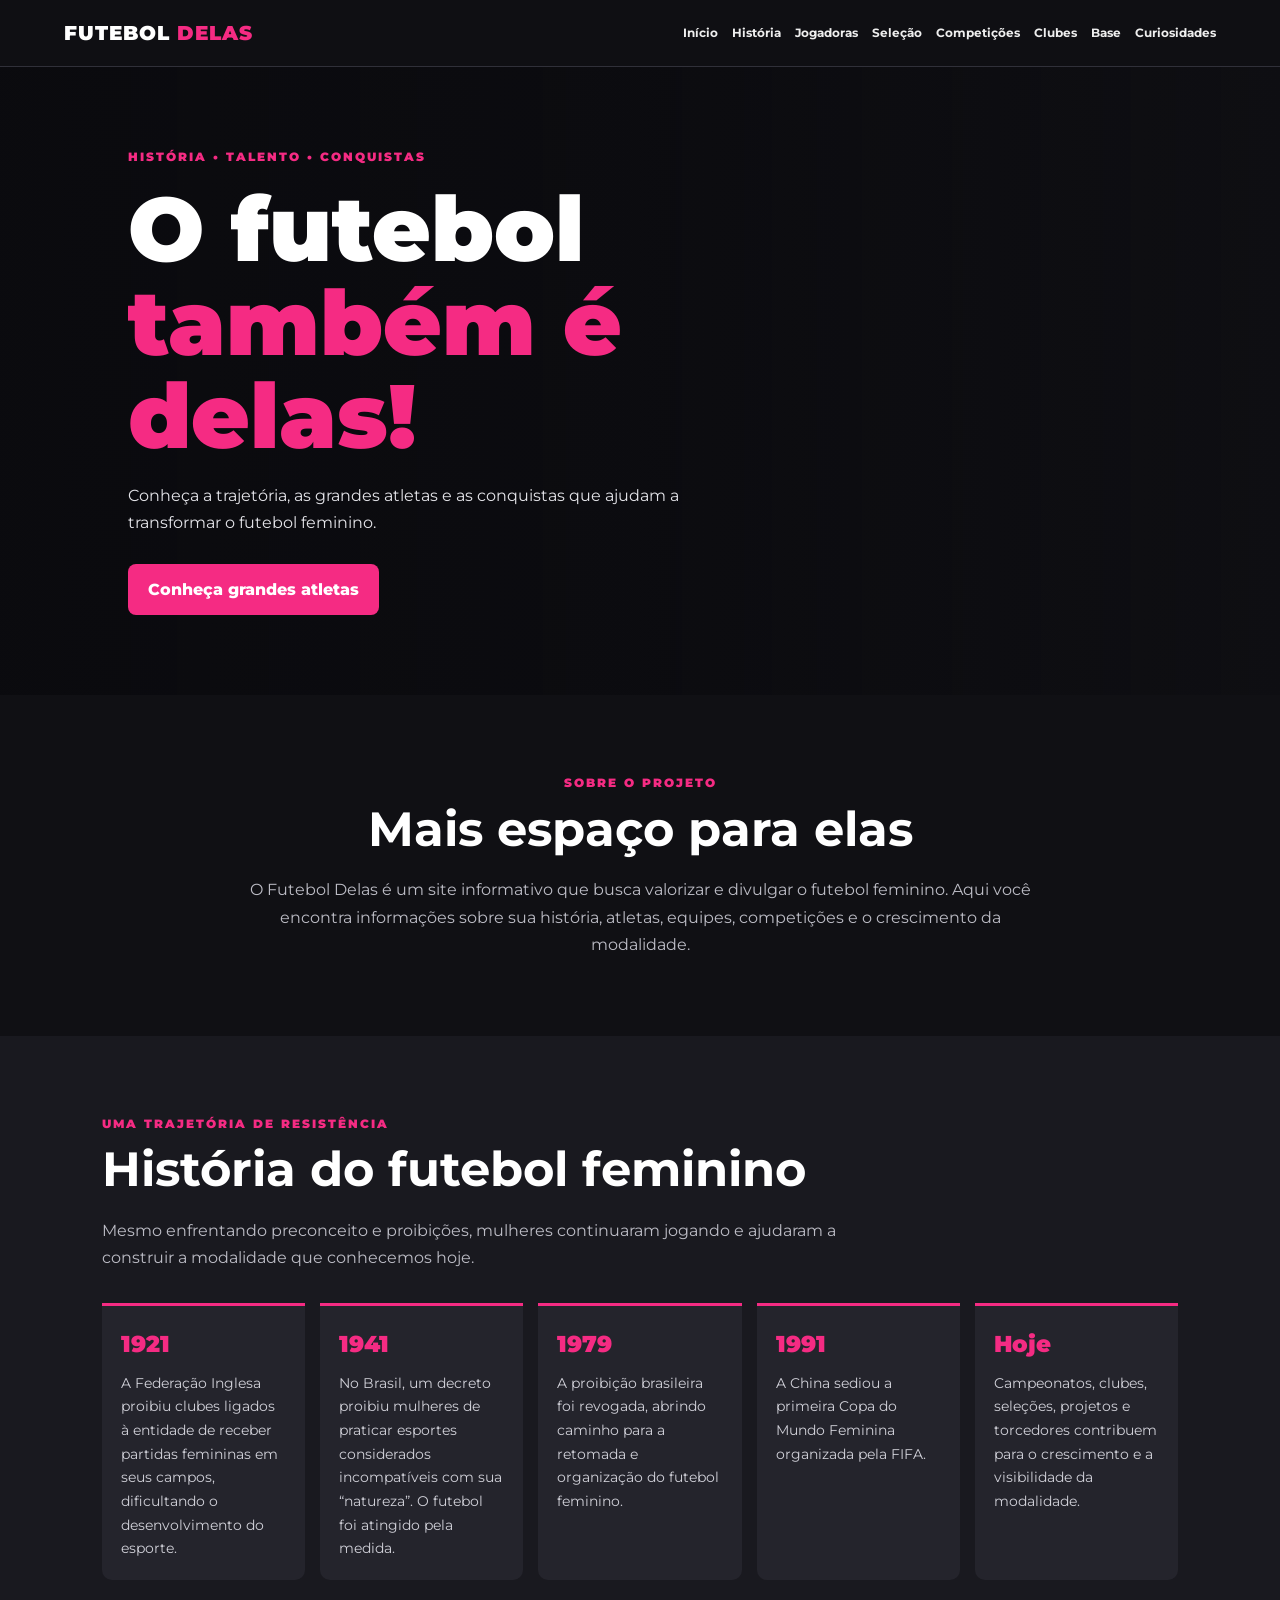
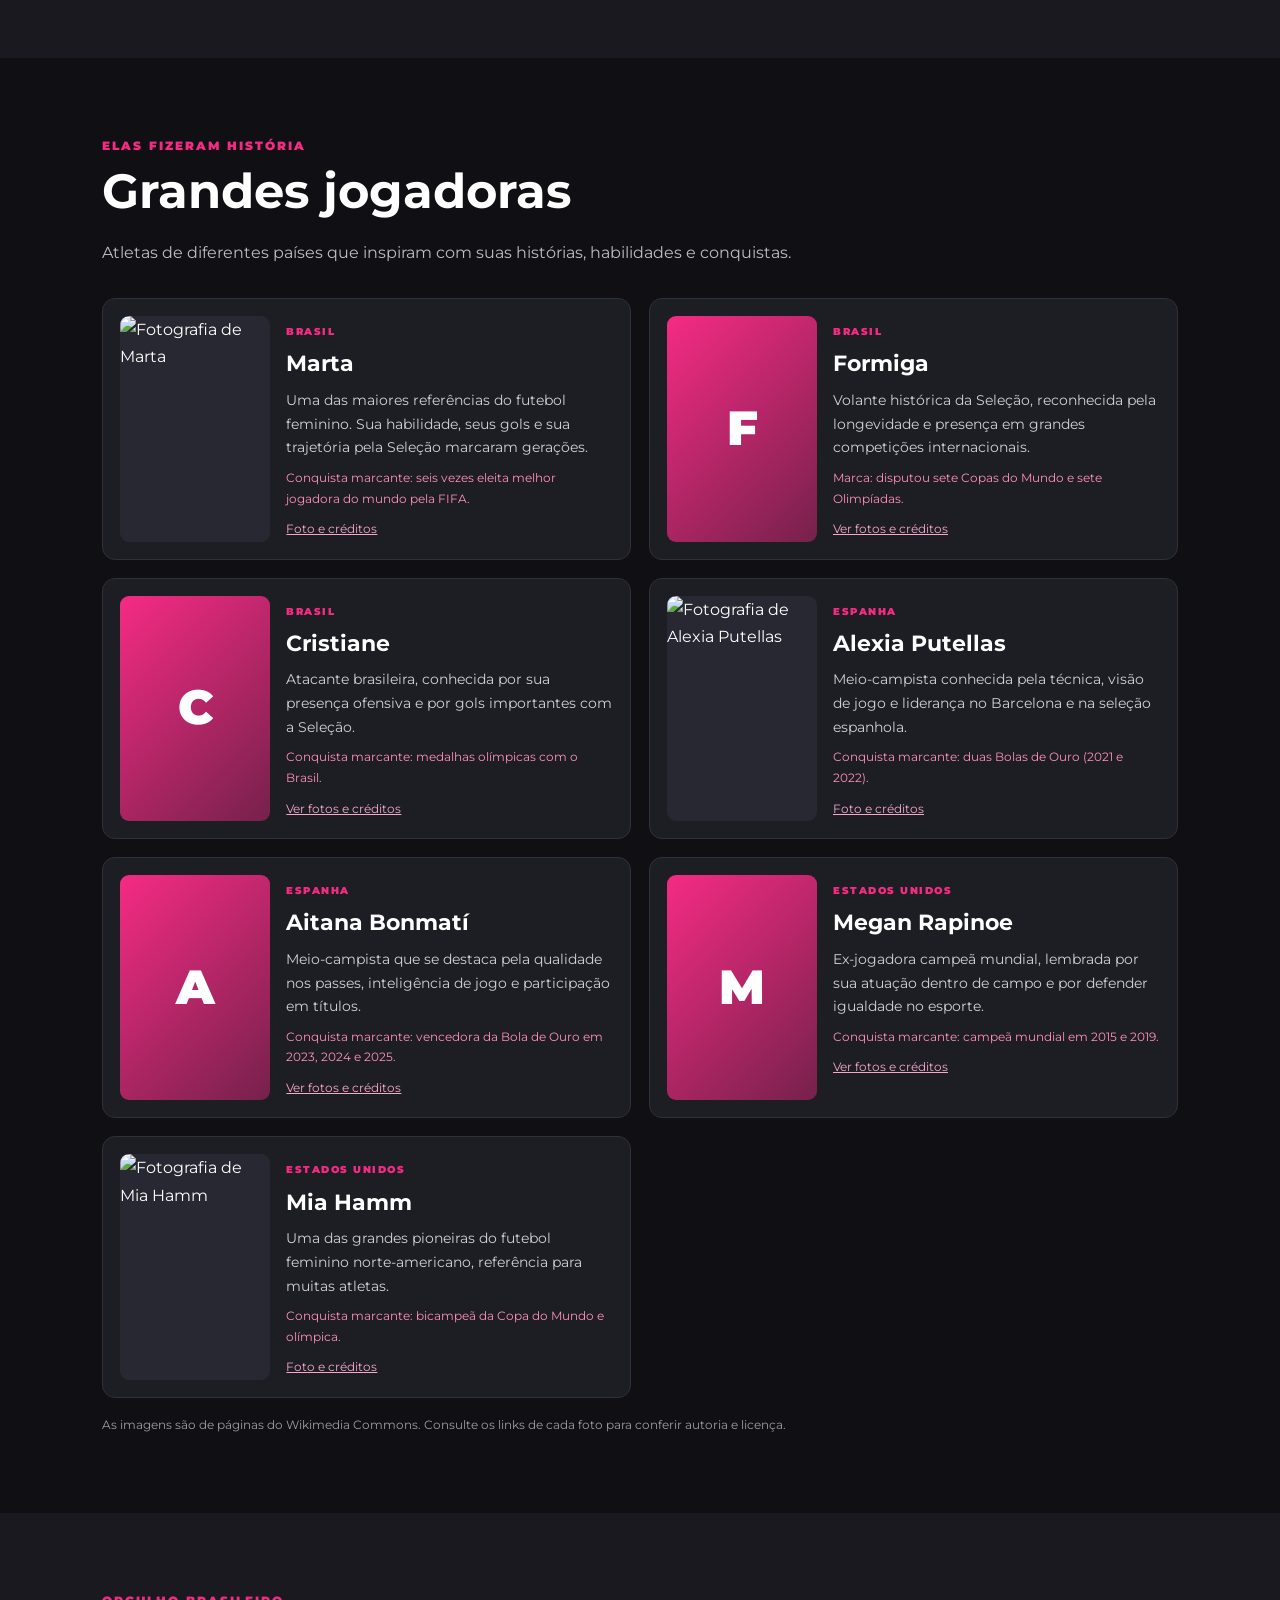
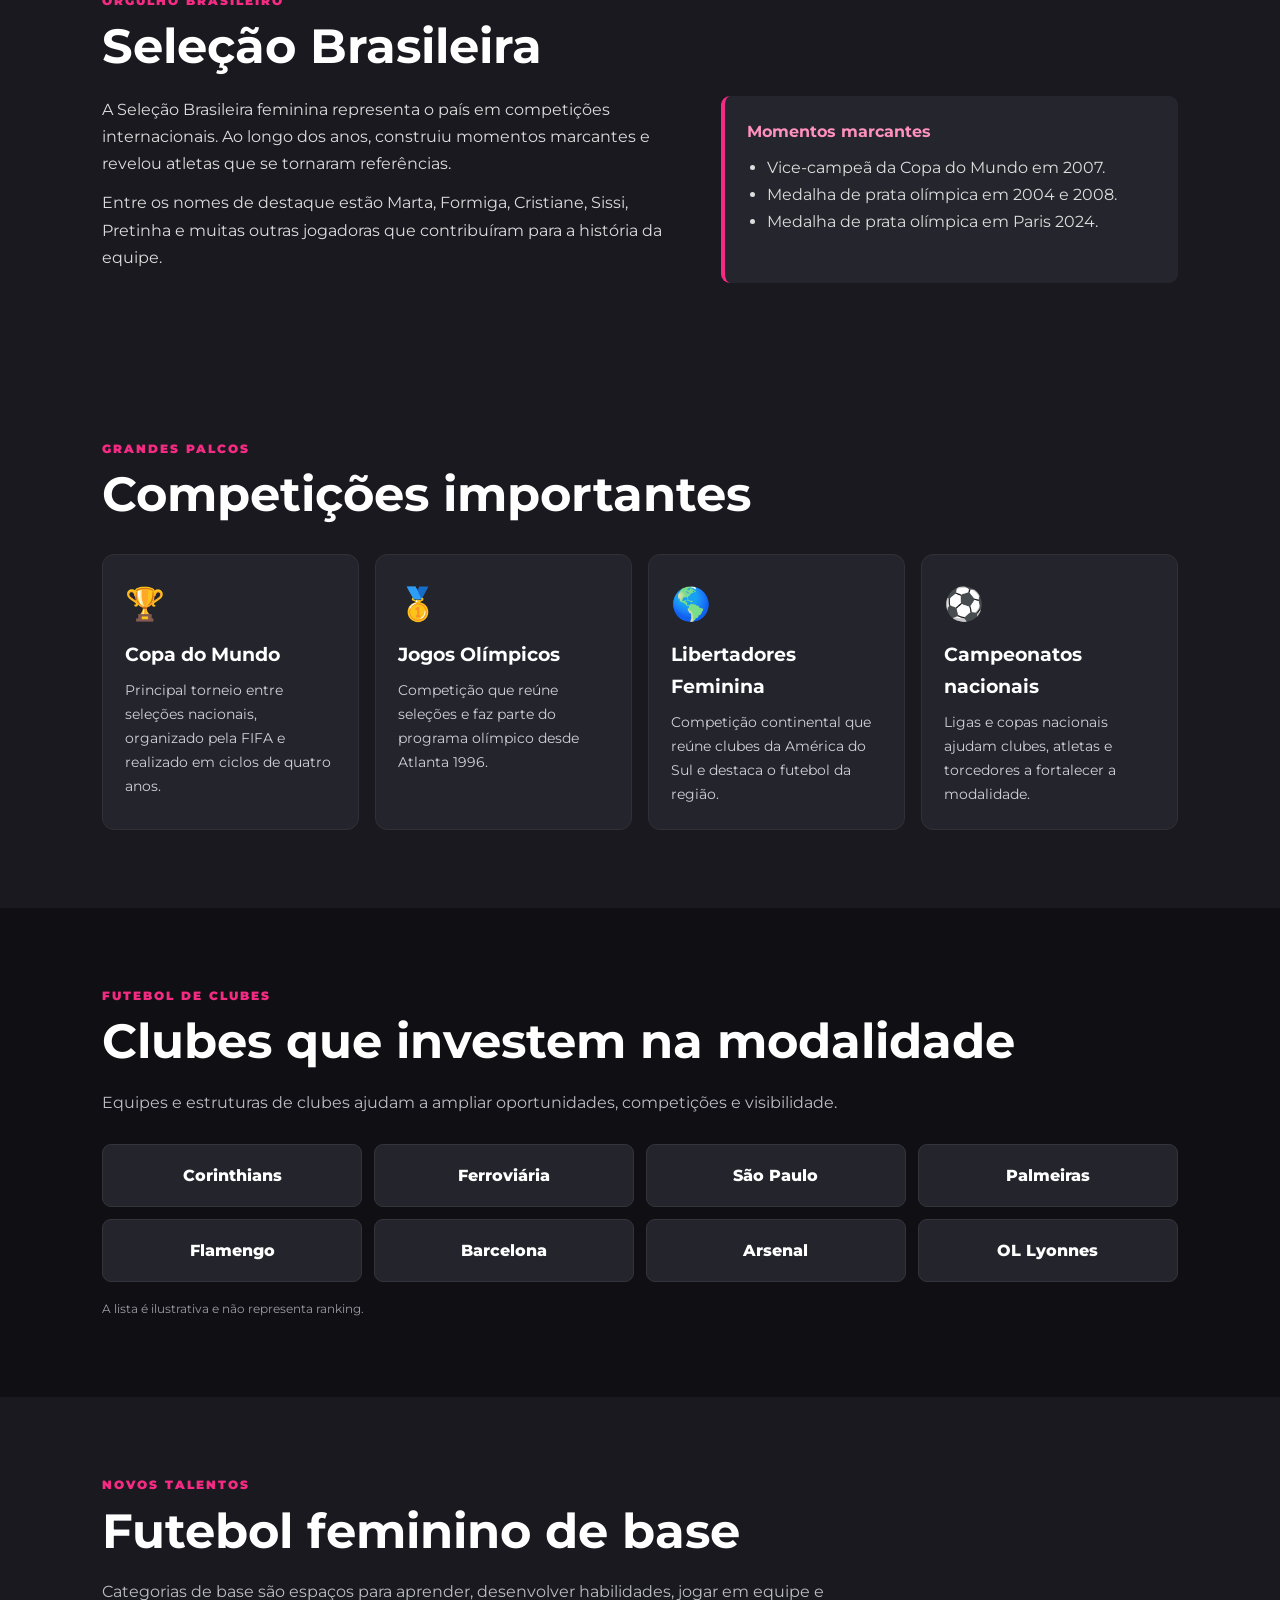
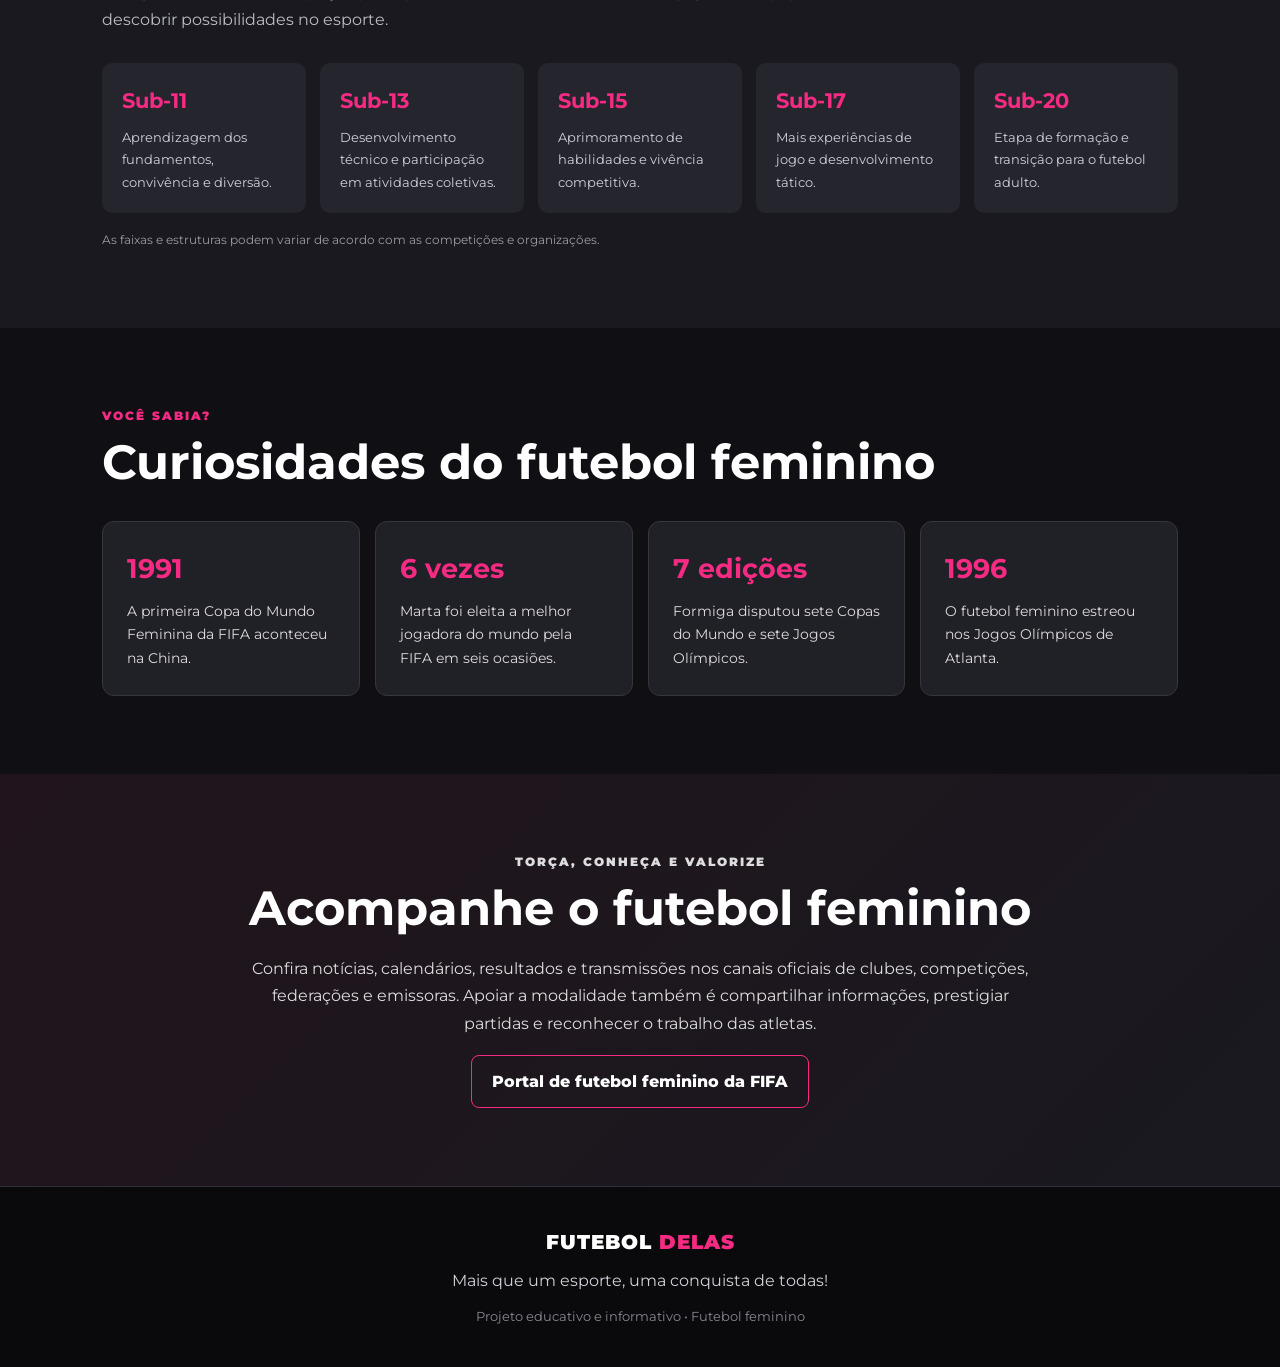
==== index.html @ 13c0293f "Add files via upload" ====
<!DOCTYPE html>
<html lang="pt-BR">
<head>
<meta charset="UTF-8">
<meta name="viewport" content="width=device-width, initial-scale=1.0">
<meta name="description" content="Futebol Delas: história, jogadoras, seleção brasileira, clubes, competições e curiosidades do futebol feminino.">
<title>Futebol Delas | O futebol também é delas!</title>
<link rel="stylesheet" href="style.css">
</head>
<body>
<header class="topo">
  <a class="logo" href="#inicio">FUTEBOL<span> DELAS</span></a>
  <button class="menu-toggle" id="menuToggle" aria-label="Abrir menu" aria-expanded="false">☰</button>
  <nav id="menu">
    <a href="#inicio">Início</a><a href="#historia">História</a><a href="#jogadoras">Jogadoras</a>
    <a href="#selecao">Seleção</a><a href="#competicoes">Competições</a><a href="#clubes">Clubes</a>
    <a href="#base">Base</a><a href="#curiosidades">Curiosidades</a>
  </nav>
</header>
<main>
<section class="hero" id="inicio">
  <div class="hero-content">
    <p class="tag">HISTÓRIA • TALENTO • CONQUISTAS</p>
    <h1>O futebol<br><span>também é delas!</span></h1>
    <p>Conheça a trajetória, as grandes atletas e as conquistas que ajudam a transformar o futebol feminino.</p>
    <a class="btn" href="#jogadoras">Conheça grandes atletas</a>
  </div>
</section>
<section class="intro section">
  <p class="eyebrow">SOBRE O PROJETO</p><h2>Mais espaço para elas</h2>
  <p>O Futebol Delas é um site informativo que busca valorizar e divulgar o futebol feminino. Aqui você encontra informações sobre sua história, atletas, equipes, competições e o crescimento da modalidade.</p>
</section>
<section class="section historia" id="historia">
  <p class="eyebrow">UMA TRAJETÓRIA DE RESISTÊNCIA</p><h2>História do futebol feminino</h2>
  <p class="section-lead">Mesmo enfrentando preconceito e proibições, mulheres continuaram jogando e ajudaram a construir a modalidade que conhecemos hoje.</p>
  <div class="timeline">
    <article><span>1921</span><p>A Federação Inglesa proibiu clubes ligados à entidade de receber partidas femininas em seus campos, dificultando o desenvolvimento do esporte.</p></article>
    <article><span>1941</span><p>No Brasil, um decreto proibiu mulheres de praticar esportes considerados incompatíveis com sua “natureza”. O futebol foi atingido pela medida.</p></article>
    <article><span>1979</span><p>A proibição brasileira foi revogada, abrindo caminho para a retomada e organização do futebol feminino.</p></article>
    <article><span>1991</span><p>A China sediou a primeira Copa do Mundo Feminina organizada pela FIFA.</p></article>
    <article><span>Hoje</span><p>Campeonatos, clubes, seleções, projetos e torcedores contribuem para o crescimento e a visibilidade da modalidade.</p></article>
  </div>
</section>
<section class="section jogadoras" id="jogadoras">
  <p class="eyebrow">ELAS FIZERAM HISTÓRIA</p><h2>Grandes jogadoras</h2>
  <p class="section-lead">Atletas de diferentes países que inspiram com suas histórias, habilidades e conquistas.</p>
  <div class="player-grid">
    <article class="player-card"><img class="player-photo" src="https://commons.wikimedia.org/wiki/Special:FilePath/Marta%2C_2023.jpg?width=600" alt="Fotografia de Marta" loading="lazy"><div class="player-info"><span class="country">BRASIL</span><h3>Marta</h3><p>Uma das maiores referências do futebol feminino. Sua habilidade, seus gols e sua trajetória pela Seleção marcaram gerações.</p><small>Conquista marcante: seis vezes eleita melhor jogadora do mundo pela FIFA.</small><a class="photo-credit" href="https://commons.wikimedia.org/wiki/File:Marta,_2023.jpg" target="_blank" rel="noopener">Foto e créditos</a></div></article>
    <article class="player-card"><div class="photo-placeholder">F</div><div class="player-info"><span class="country">BRASIL</span><h3>Formiga</h3><p>Volante histórica da Seleção, reconhecida pela longevidade e presença em grandes competições internacionais.</p><small>Marca: disputou sete Copas do Mundo e sete Olimpíadas.</small><a class="photo-credit" href="https://commons.wikimedia.org/wiki/Category:Formiga_(footballer)" target="_blank" rel="noopener">Ver fotos e créditos</a></div></article>
    <article class="player-card"><div class="photo-placeholder">C</div><div class="player-info"><span class="country">BRASIL</span><h3>Cristiane</h3><p>Atacante brasileira, conhecida por sua presença ofensiva e por gols importantes com a Seleção.</p><small>Conquista marcante: medalhas olímpicas com o Brasil.</small><a class="photo-credit" href="https://commons.wikimedia.org/wiki/Category:Cristiane_(footballer)" target="_blank" rel="noopener">Ver fotos e créditos</a></div></article>
    <article class="player-card"><img class="player-photo" src="https://commons.wikimedia.org/wiki/Special:FilePath/Alexia_Putellas.jpg?width=600" alt="Fotografia de Alexia Putellas" loading="lazy"><div class="player-info"><span class="country">ESPANHA</span><h3>Alexia Putellas</h3><p>Meio-campista conhecida pela técnica, visão de jogo e liderança no Barcelona e na seleção espanhola.</p><small>Conquista marcante: duas Bolas de Ouro (2021 e 2022).</small><a class="photo-credit" href="https://commons.wikimedia.org/wiki/File:Alexia_Putellas.jpg" target="_blank" rel="noopener">Foto e créditos</a></div></article>
    <article class="player-card"><div class="photo-placeholder">A</div><div class="player-info"><span class="country">ESPANHA</span><h3>Aitana Bonmatí</h3><p>Meio-campista que se destaca pela qualidade nos passes, inteligência de jogo e participação em títulos.</p><small>Conquista marcante: vencedora da Bola de Ouro em 2023, 2024 e 2025.</small><a class="photo-credit" href="https://commons.wikimedia.org/wiki/Category:Aitana_Bonmat%C3%AD" target="_blank" rel="noopener">Ver fotos e créditos</a></div></article>
    <article class="player-card"><div class="photo-placeholder">M</div><div class="player-info"><span class="country">ESTADOS UNIDOS</span><h3>Megan Rapinoe</h3><p>Ex-jogadora campeã mundial, lembrada por sua atuação dentro de campo e por defender igualdade no esporte.</p><small>Conquista marcante: campeã mundial em 2015 e 2019.</small><a class="photo-credit" href="https://commons.wikimedia.org/wiki/Category:Megan_Rapinoe" target="_blank" rel="noopener">Ver fotos e créditos</a></div></article>
    <article class="player-card"><img class="player-photo" src="https://commons.wikimedia.org/wiki/Special:FilePath/Mia_Hamm_2010_cropped.jpg?width=600" alt="Fotografia de Mia Hamm" loading="lazy"><div class="player-info"><span class="country">ESTADOS UNIDOS</span><h3>Mia Hamm</h3><p>Uma das grandes pioneiras do futebol feminino norte-americano, referência para muitas atletas.</p><small>Conquista marcante: bicampeã da Copa do Mundo e olímpica.</small><a class="photo-credit" href="https://commons.wikimedia.org/wiki/Category:Mia_Hamm" target="_blank" rel="noopener">Foto e créditos</a></div></article>
  </div>
  <p class="photo-note">As imagens são de páginas do Wikimedia Commons. Consulte os links de cada foto para conferir autoria e licença.</p>
</section>
<section class="section selecao" id="selecao">
  <p class="eyebrow">ORGULHO BRASILEIRO</p><h2>Seleção Brasileira</h2>
  <div class="split">
    <div><p>A Seleção Brasileira feminina representa o país em competições internacionais. Ao longo dos anos, construiu momentos marcantes e revelou atletas que se tornaram referências.</p><p>Entre os nomes de destaque estão Marta, Formiga, Cristiane, Sissi, Pretinha e muitas outras jogadoras que contribuíram para a história da equipe.</p></div>
    <div class="highlight"><strong>Momentos marcantes</strong><ul><li>Vice-campeã da Copa do Mundo em 2007.</li><li>Medalha de prata olímpica em 2004 e 2008.</li><li>Medalha de prata olímpica em Paris 2024.</li></ul></div>
  </div>
</section>
<section class="section competicoes" id="competicoes">
  <p class="eyebrow">GRANDES PALCOS</p><h2>Competições importantes</h2>
  <div class="cards-grid">
    <article><span class="emoji">🏆</span><h3>Copa do Mundo</h3><p>Principal torneio entre seleções nacionais, organizado pela FIFA e realizado em ciclos de quatro anos.</p></article>
    <article><span class="emoji">🥇</span><h3>Jogos Olímpicos</h3><p>Competição que reúne seleções e faz parte do programa olímpico desde Atlanta 1996.</p></article>
    <article><span class="emoji">🌎</span><h3>Libertadores Feminina</h3><p>Competição continental que reúne clubes da América do Sul e destaca o futebol da região.</p></article>
    <article><span class="emoji">⚽</span><h3>Campeonatos nacionais</h3><p>Ligas e copas nacionais ajudam clubes, atletas e torcedores a fortalecer a modalidade.</p></article>
  </div>
</section>
<section class="section clubes" id="clubes">
  <p class="eyebrow">FUTEBOL DE CLUBES</p><h2>Clubes que investem na modalidade</h2>
  <p class="section-lead">Equipes e estruturas de clubes ajudam a ampliar oportunidades, competições e visibilidade.</p>
  <div class="club-grid"><span>Corinthians</span><span>Ferroviária</span><span>São Paulo</span><span>Palmeiras</span><span>Flamengo</span><span>Barcelona</span><span>Arsenal</span><span>OL Lyonnes</span></div>
  <p class="note">A lista é ilustrativa e não representa ranking.</p>
</section>
<section class="section base" id="base">
  <p class="eyebrow">NOVOS TALENTOS</p><h2>Futebol feminino de base</h2>
  <p class="section-lead">Categorias de base são espaços para aprender, desenvolver habilidades, jogar em equipe e descobrir possibilidades no esporte.</p>
  <div class="category-grid"><article><strong>Sub-11</strong><p>Aprendizagem dos fundamentos, convivência e diversão.</p></article><article><strong>Sub-13</strong><p>Desenvolvimento técnico e participação em atividades coletivas.</p></article><article><strong>Sub-15</strong><p>Aprimoramento de habilidades e vivência competitiva.</p></article><article><strong>Sub-17</strong><p>Mais experiências de jogo e desenvolvimento tático.</p></article><article><strong>Sub-20</strong><p>Etapa de formação e transição para o futebol adulto.</p></article></div>
  <p class="note">As faixas e estruturas podem variar de acordo com as competições e organizações.</p>
</section>
<section class="section curiosidades" id="curiosidades">
  <p class="eyebrow">VOCÊ SABIA?</p><h2>Curiosidades do futebol feminino</h2>
  <div class="fact-grid"><article><strong>1991</strong><p>A primeira Copa do Mundo Feminina da FIFA aconteceu na China.</p></article><article><strong>6 vezes</strong><p>Marta foi eleita a melhor jogadora do mundo pela FIFA em seis ocasiões.</p></article><article><strong>7 edições</strong><p>Formiga disputou sete Copas do Mundo e sete Jogos Olímpicos.</p></article><article><strong>1996</strong><p>O futebol feminino estreou nos Jogos Olímpicos de Atlanta.</p></article></div>
</section>
<section class="section acompanhe">
  <p class="eyebrow">TORÇA, CONHEÇA E VALORIZE</p><h2>Acompanhe o futebol feminino</h2>
  <p>Confira notícias, calendários, resultados e transmissões nos canais oficiais de clubes, competições, federações e emissoras. Apoiar a modalidade também é compartilhar informações, prestigiar partidas e reconhecer o trabalho das atletas.</p>
  <a class="btn btn-outline" href="https://www.fifa.com/womens-football" target="_blank" rel="noopener">Portal de futebol feminino da FIFA</a>
</section>
</main>
<footer><a class="logo" href="#inicio">FUTEBOL<span> DELAS</span></a><p>Mais que um esporte, uma conquista de todas!</p><small>Projeto educativo e informativo • Futebol feminino</small></footer>
<script src="script.js"></script>
</body>
</html>
---- style.css ----
@import url('https://fonts.googleapis.com/css2?family=Montserrat:wght@400;500;600;700;800;900&display=swap');
:root{--pink:#f52b83;--pink-dark:#c91562;--black:#101014;--dark:#19191f;--white:#fff;--muted:#bcbcc5}
*{box-sizing:border-box;margin:0;padding:0}html{scroll-behavior:smooth;scroll-padding-top:85px}
body{font-family:Montserrat,Arial,sans-serif;background:var(--black);color:var(--white);line-height:1.7}
.topo{position:sticky;top:0;z-index:10;display:flex;align-items:center;justify-content:space-between;padding:16px 5%;background:rgba(16,16,20,.97);border-bottom:1px solid #303039}
.logo{color:#fff;text-decoration:none;font-weight:900;letter-spacing:1px;font-size:1.25rem;white-space:nowrap}.logo span{color:var(--pink)}
nav{display:flex;gap:14px;flex-wrap:wrap}nav a{color:#eee;text-decoration:none;font-size:.75rem;font-weight:700}nav a:hover{color:var(--pink)}
.menu-toggle{display:none;background:none;border:0;color:#fff;font-size:1.7rem;cursor:pointer}
.hero{min-height:570px;display:flex;align-items:center;padding:80px 10%;background:linear-gradient(90deg,rgba(10,10,14,.97),rgba(10,10,14,.75),rgba(10,10,14,.3)),url('https://images.unsplash.com/photo-1521412644187-c49fa049e84d?auto=format&fit=crop&w=1800&q=85') center/cover}
.hero-content{max-width:680px}.tag,.eyebrow{color:var(--pink);font-weight:900;letter-spacing:2px;font-size:.75rem}
h1{font-size:clamp(3rem,7vw,5.6rem);line-height:1.04;margin:15px 0 20px;font-weight:900}h1 span{color:var(--pink)}
.hero-content>p:not(.tag){max-width:570px;color:#e4e4e9;margin-bottom:28px}
.btn{display:inline-block;border:0;border-radius:8px;background:var(--pink);color:#fff;padding:12px 20px;font-weight:800;text-decoration:none;cursor:pointer;transition:.2s}.btn:hover{background:var(--pink-dark);transform:translateY(-2px)}
.btn-outline{background:transparent;border:1px solid var(--pink);margin-top:18px}
.section{padding:78px 8%}.section h2{font-size:clamp(2rem,4vw,3rem);margin:7px 0 18px;line-height:1.2}
.intro{text-align:center;max-width:1050px;margin:auto}.intro>p:last-child{max-width:790px;color:var(--muted);margin:auto}
.section-lead{max-width:800px;color:var(--muted)}
.historia,.selecao,.competicoes,.base{background:#19191f}
.timeline{display:grid;grid-template-columns:repeat(5,1fr);gap:15px;margin-top:32px}.timeline article{border-top:3px solid var(--pink);background:#24242c;padding:19px;border-radius:0 0 10px 10px}.timeline span{color:var(--pink);font-weight:900;font-size:1.45rem}.timeline p{color:#d0d0d8;margin-top:7px;font-size:.87rem}
.player-grid{display:grid;grid-template-columns:repeat(2,minmax(0,1fr));gap:18px;margin-top:32px}
.player-card{display:flex;gap:16px;align-items:stretch;background:#1d1d24;border:1px solid #303039;border-radius:13px;padding:17px;overflow:hidden}
.player-photo,.photo-placeholder{flex:0 0 150px;width:150px;min-height:210px;object-fit:cover;border-radius:9px;background:#282832}
.photo-placeholder{display:grid;place-items:center;background:linear-gradient(135deg,var(--pink),#76214c);font-size:3rem;font-weight:900}
.player-info h3{font-size:1.35rem;margin:2px 0 7px}.player-info p{color:#d0d0d8;font-size:.87rem}.player-info small{display:block;color:#ff8fbd;font-size:.76rem;margin-top:8px}.country{color:var(--pink);font-size:.65rem;font-weight:900;letter-spacing:1.5px}.photo-credit{display:inline-block;color:#f8a7cc;font-size:.75rem;margin-top:10px}.photo-note,.note{margin-top:16px;color:#9b9ba5;font-size:.78rem}
.split{display:grid;grid-template-columns:1.3fr 1fr;gap:25px;margin-top:20px}.split p{color:#ddd;margin-bottom:12px}.highlight{background:#25252d;border-left:4px solid var(--pink);padding:22px;border-radius:9px}.highlight strong{color:#ff91bd}.highlight ul{padding-left:20px;margin-top:9px;color:#ddd}
.cards-grid{display:grid;grid-template-columns:repeat(4,1fr);gap:16px;margin-top:30px}.cards-grid article{background:#24242c;border:1px solid #303039;border-radius:12px;padding:22px}.emoji{font-size:2rem}.cards-grid h3{margin:8px 0}.cards-grid p{color:#d0d0d8;font-size:.88rem}
.club-grid{display:grid;grid-template-columns:repeat(4,1fr);gap:12px;margin-top:28px}.club-grid span{background:#24242c;border:1px solid #34343c;padding:17px;text-align:center;border-radius:9px;font-weight:800}
.category-grid{display:grid;grid-template-columns:repeat(5,1fr);gap:14px;margin-top:30px}.category-grid article{background:#25252d;border-radius:10px;padding:20px}.category-grid strong{color:var(--pink);font-size:1.3rem}.category-grid p{color:#d0d0d8;font-size:.82rem;margin-top:8px}
.fact-grid{display:grid;grid-template-columns:repeat(4,1fr);gap:15px;margin-top:30px}.fact-grid article{background:#202027;border:1px solid #363640;border-radius:12px;padding:24px}.fact-grid strong{color:var(--pink);font-size:1.7rem}.fact-grid p{color:#ddd;margin-top:7px;font-size:.88rem}
.acompanhe{text-align:center;background:linear-gradient(135deg,#21141c,#19191f)}.acompanhe p{max-width:800px;margin:0 auto;color:#ddd}
footer{text-align:center;padding:38px 15px;background:#0a0a0d;border-top:1px solid #303039}footer p{color:#d0d0d8;margin:8px 0}footer small{color:#888894}
@media(max-width:1100px){nav{gap:9px}nav a{font-size:.68rem}.timeline{grid-template-columns:repeat(3,1fr)}.cards-grid,.fact-grid{grid-template-columns:repeat(2,1fr)}}
@media(max-width:760px){.topo{padding:14px 6%}.menu-toggle{display:block}nav{display:none;position:absolute;top:62px;left:0;right:0;padding:18px 6%;background:#15151a;flex-direction:column;gap:12px}nav.open{display:flex}nav a{font-size:.9rem}.hero{min-height:490px;padding:60px 7%}.section{padding:60px 7%}.timeline,.player-grid,.split{grid-template-columns:1fr}.cards-grid,.fact-grid{grid-template-columns:1fr 1fr}.club-grid{grid-template-columns:repeat(2,1fr)}.category-grid{grid-template-columns:repeat(2,1fr)}.player-card{gap:12px}.player-photo,.photo-placeholder{flex-basis:115px;width:115px;min-height:175px}}
@media(max-width:430px){.player-card{display:block}.player-photo,.photo-placeholder{width:100%;height:230px;min-height:0;margin-bottom:12px}.cards-grid,.fact-grid,.category-grid,.club-grid{grid-template-columns:1fr}.section h2{font-size:2rem}}
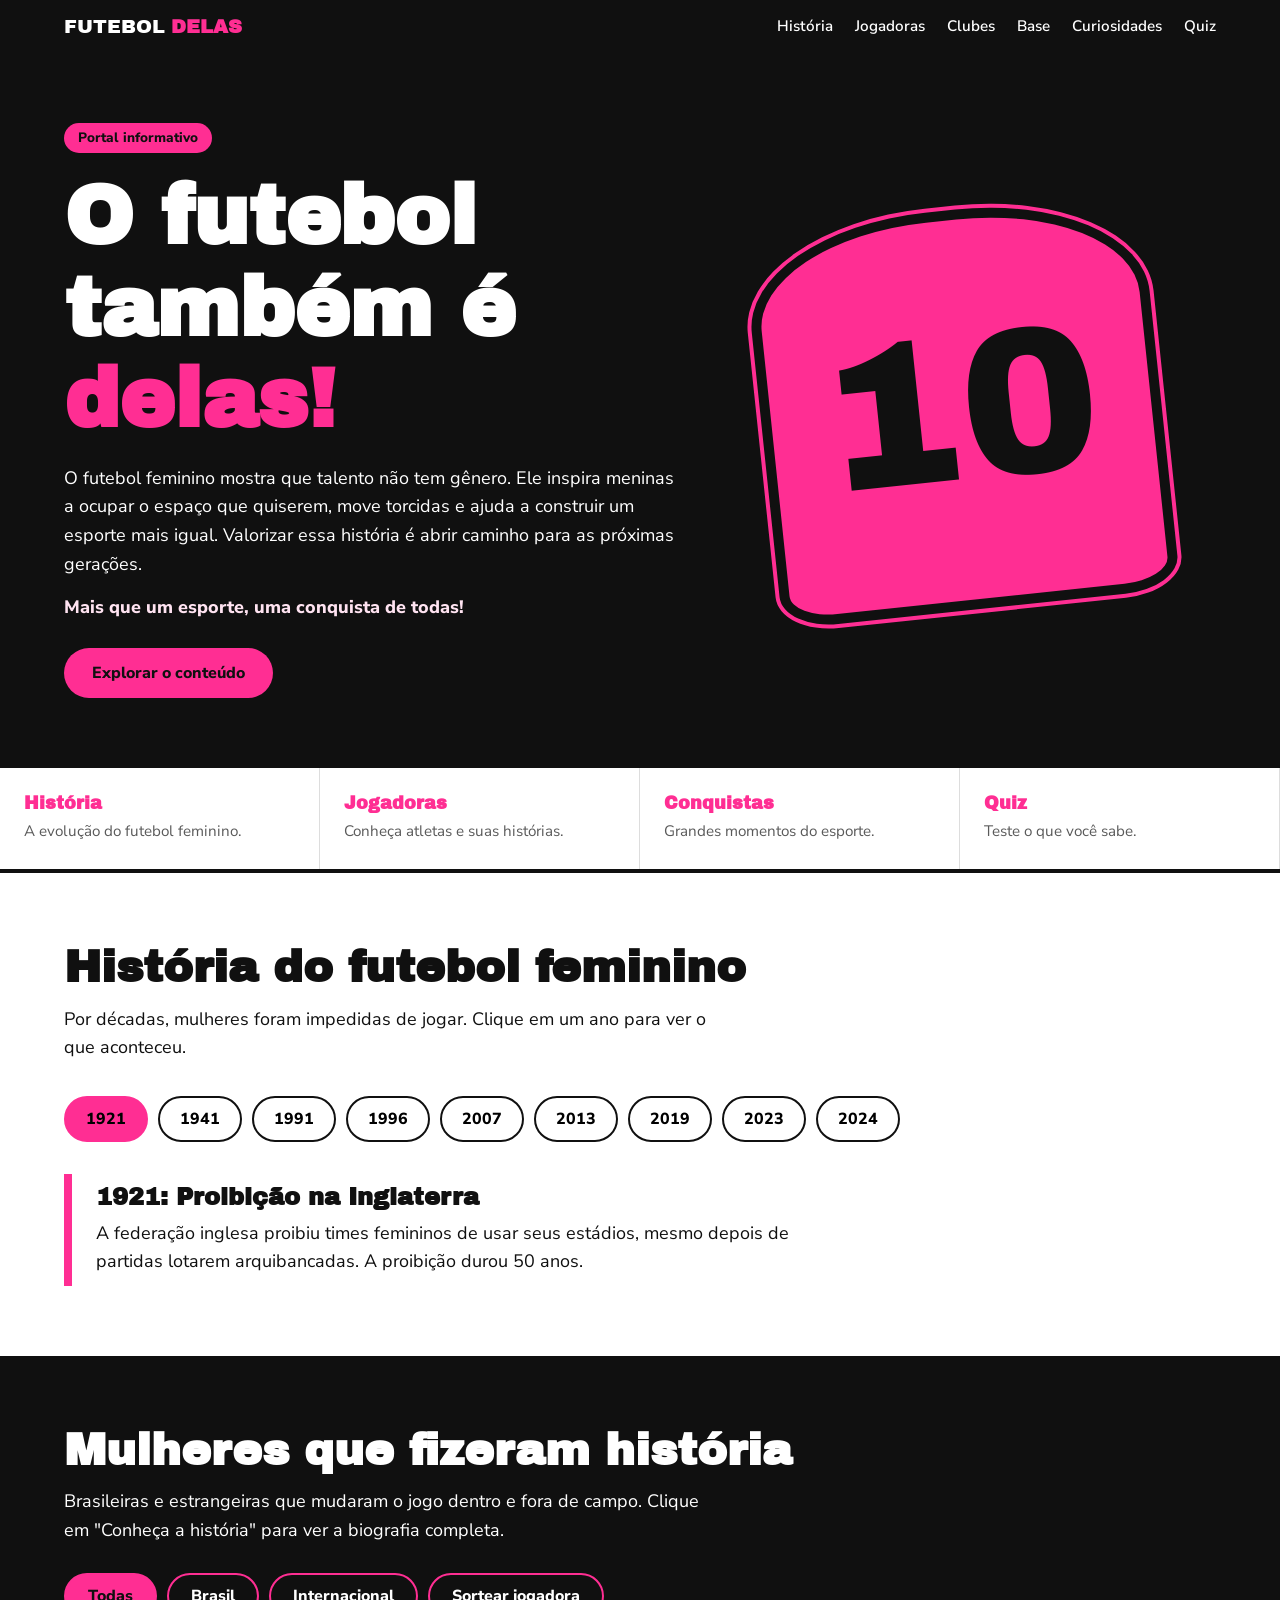
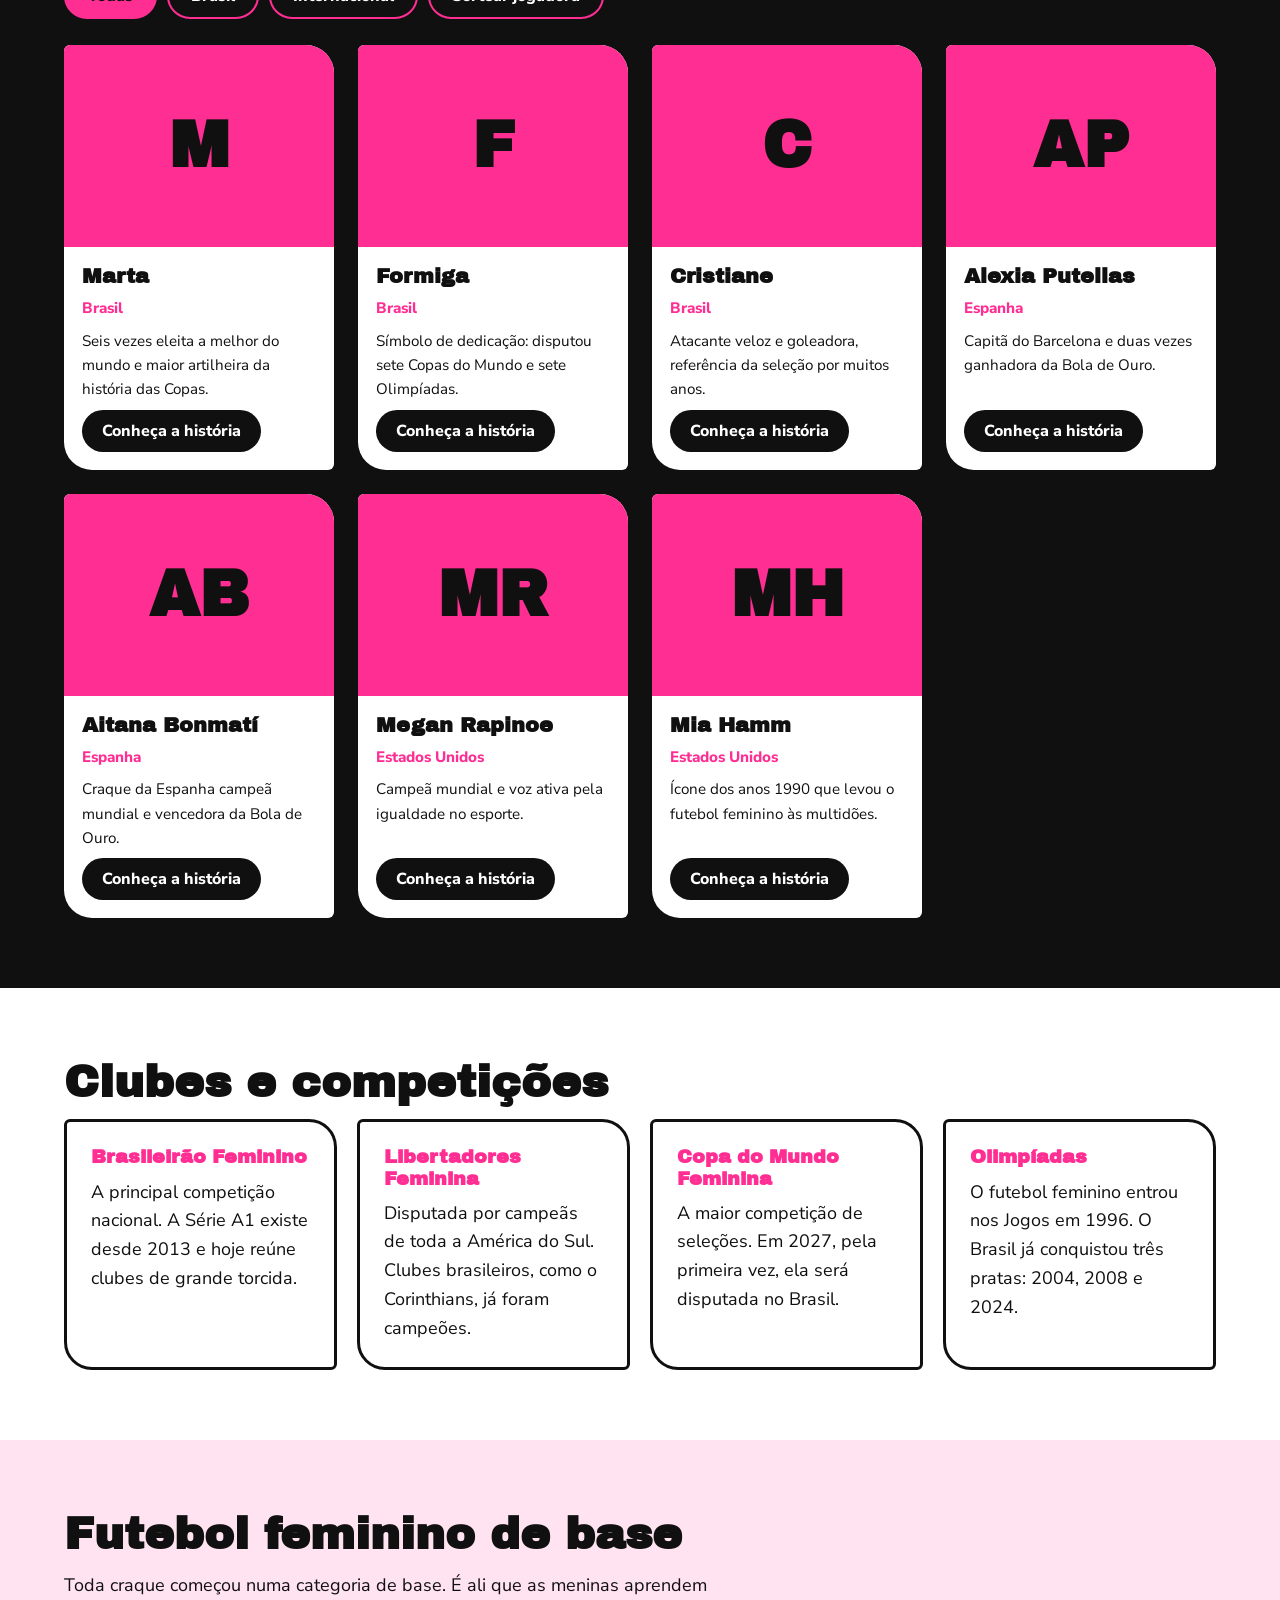
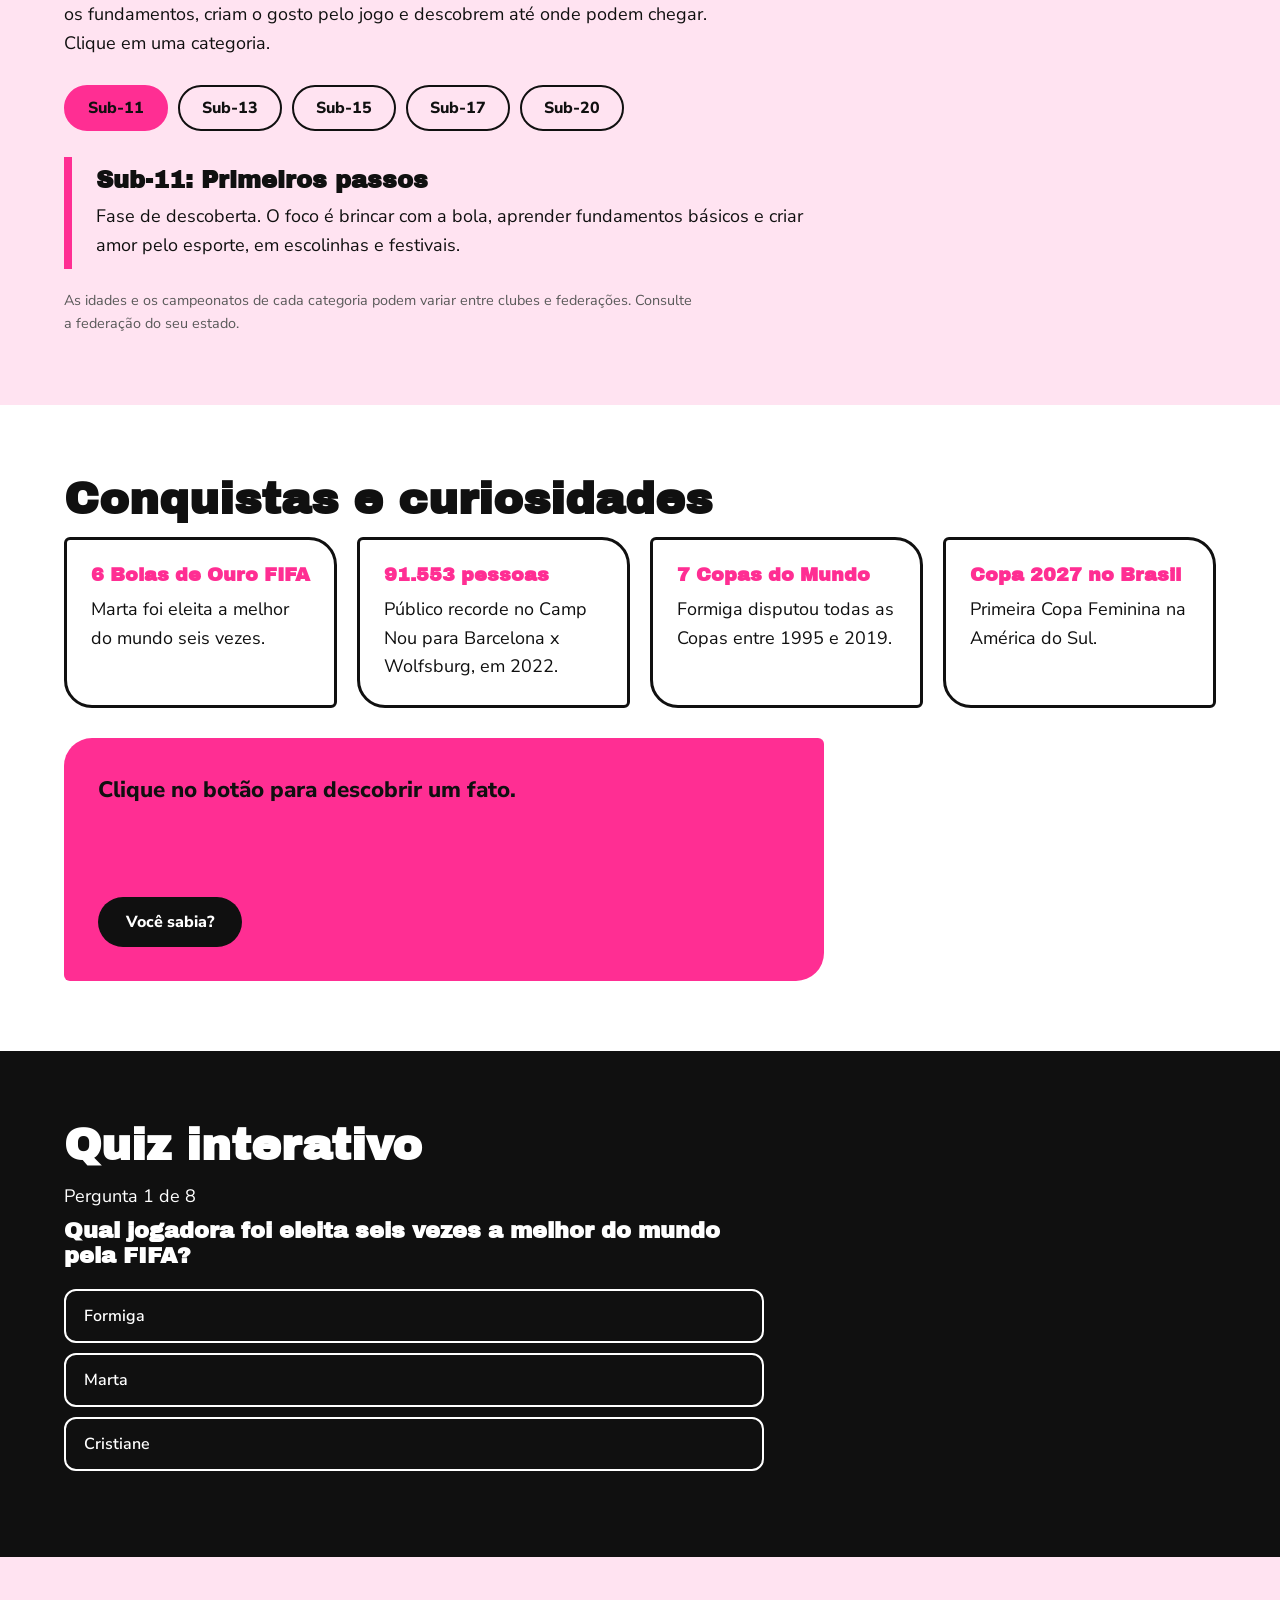
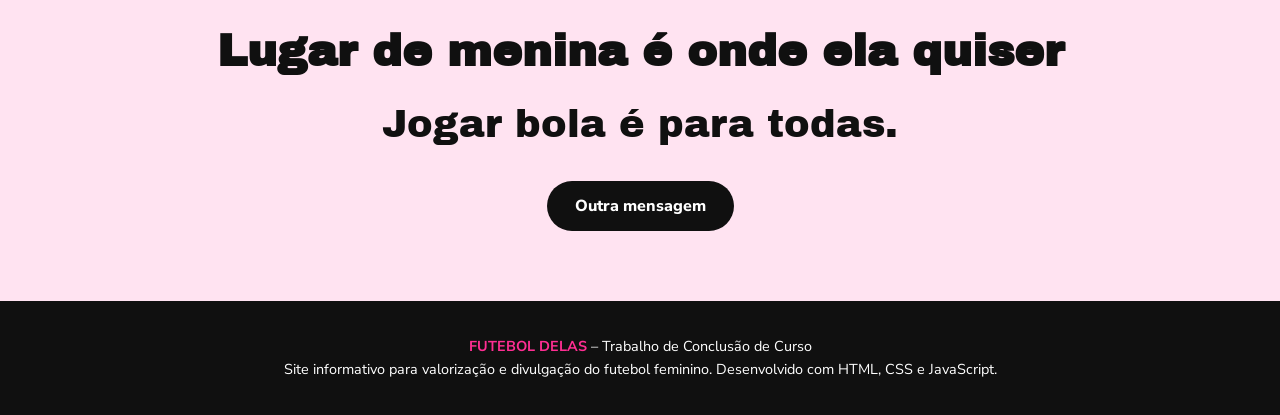
==== commit 7a807628: "Add files via upload" ====
--- a/index.html
+++ b/index.html
@@ -2,98 +2,120 @@
 <html lang="pt-BR">
 <head>
 <meta charset="UTF-8">
-<meta name="viewport" content="width=device-width, initial-scale=1.0">
-<meta name="description" content="Futebol Delas: história, jogadoras, seleção brasileira, clubes, competições e curiosidades do futebol feminino.">
-<title>Futebol Delas | O futebol também é delas!</title>
+<meta name="viewport" content="width=device-width, initial-scale=1">
+<title>Futebol Delas – Valorizando o futebol feminino</title>
+<meta name="description" content="Portal informativo sobre a história, as jogadoras e as conquistas do futebol feminino.">
+<link rel="preconnect" href="https://fonts.googleapis.com">
+<link href="https://fonts.googleapis.com/css2?family=Archivo+Black&family=Nunito+Sans:wght@400;600;800&display=swap" rel="stylesheet">
 <link rel="stylesheet" href="style.css">
 </head>
 <body>
+
 <header class="topo">
-  <a class="logo" href="#inicio">FUTEBOL<span> DELAS</span></a>
-  <button class="menu-toggle" id="menuToggle" aria-label="Abrir menu" aria-expanded="false">☰</button>
+  <a class="logo" href="#inicio">FUTEBOL <b>DELAS</b></a>
+  <button class="menu-btn" aria-label="Abrir menu" aria-expanded="false">☰</button>
   <nav id="menu">
-    <a href="#inicio">Início</a><a href="#historia">História</a><a href="#jogadoras">Jogadoras</a>
-    <a href="#selecao">Seleção</a><a href="#competicoes">Competições</a><a href="#clubes">Clubes</a>
-    <a href="#base">Base</a><a href="#curiosidades">Curiosidades</a>
+    <a href="#historia">História</a>
+    <a href="#jogadoras">Jogadoras</a>
+    <a href="#clubes">Clubes</a>
+    <a href="#base">Base</a>
+    <a href="#curiosidades">Curiosidades</a>
+    <a href="#quiz">Quiz</a>
   </nav>
 </header>
+
 <main>
-<section class="hero" id="inicio">
-  <div class="hero-content">
-    <p class="tag">HISTÓRIA • TALENTO • CONQUISTAS</p>
-    <h1>O futebol<br><span>também é delas!</span></h1>
-    <p>Conheça a trajetória, as grandes atletas e as conquistas que ajudam a transformar o futebol feminino.</p>
-    <a class="btn" href="#jogadoras">Conheça grandes atletas</a>
+<section id="inicio" class="hero">
+  <div class="hero-txt">
+    <p class="selo">Portal informativo</p>
+    <h1>O futebol também é <span>delas!</span></h1>
+    <p>O futebol feminino mostra que talento não tem gênero. Ele inspira meninas a ocupar o espaço que quiserem, move torcidas e ajuda a construir um esporte mais igual. Valorizar essa história é abrir caminho para as próximas gerações.</p>
+    <p class="slogan">Mais que um esporte, uma conquista de todas!</p>
+    <a class="botao" href="#historia">Explorar o conteúdo</a>
+  </div>
+  <div class="camisa" aria-hidden="true"><span>10</span></div>
+</section>
+
+<section class="atalhos">
+  <a href="#historia"><h3>História</h3><p>A evolução do futebol feminino.</p></a>
+  <a href="#jogadoras"><h3>Jogadoras</h3><p>Conheça atletas e suas histórias.</p></a>
+  <a href="#curiosidades"><h3>Conquistas</h3><p>Grandes momentos do esporte.</p></a>
+  <a href="#quiz"><h3>Quiz</h3><p>Teste o que você sabe.</p></a>
+</section>
+
+<section id="historia" class="bloco">
+  <h2>História do futebol feminino</h2>
+  <p class="intro">Por décadas, mulheres foram impedidas de jogar. Clique em um ano para ver o que aconteceu.</p>
+  <div class="linha" id="linha"></div>
+  <article class="evento" id="evento" aria-live="polite"></article>
+</section>
+
+<section id="jogadoras" class="bloco escuro">
+  <h2>Mulheres que fizeram história</h2>
+  <p class="intro">Brasileiras e estrangeiras que mudaram o jogo dentro e fora de campo. Clique em "Conheça a história" para ver a biografia completa.</p>
+  <div class="filtros" id="filtros">
+    <button data-f="Todas" aria-pressed="true">Todas</button>
+    <button data-f="Brasil" aria-pressed="false">Brasil</button>
+    <button data-f="Internacional" aria-pressed="false">Internacional</button>
+    <button id="sorteia">Sortear jogadora</button>
+  </div>
+  <div class="galeria" id="galeria"></div>
+</section>
+
+<dialog id="modal" aria-labelledby="m-nome">
+  <button class="fechar" id="fechar" aria-label="Fechar">✕</button>
+  <div id="m-corpo"></div>
+</dialog>
+
+<section id="clubes" class="bloco">
+  <h2>Clubes e competições</h2>
+  <div class="grade">
+    <div class="cartao"><h3>Brasileirão Feminino</h3><p>A principal competição nacional. A Série A1 existe desde 2013 e hoje reúne clubes de grande torcida.</p></div>
+    <div class="cartao"><h3>Libertadores Feminina</h3><p>Disputada por campeãs de toda a América do Sul. Clubes brasileiros, como o Corinthians, já foram campeões.</p></div>
+    <div class="cartao"><h3>Copa do Mundo Feminina</h3><p>A maior competição de seleções. Em 2027, pela primeira vez, ela será disputada no Brasil.</p></div>
+    <div class="cartao"><h3>Olimpíadas</h3><p>O futebol feminino entrou nos Jogos em 1996. O Brasil já conquistou três pratas: 2004, 2008 e 2024.</p></div>
   </div>
 </section>
-<section class="intro section">
-  <p class="eyebrow">SOBRE O PROJETO</p><h2>Mais espaço para elas</h2>
-  <p>O Futebol Delas é um site informativo que busca valorizar e divulgar o futebol feminino. Aqui você encontra informações sobre sua história, atletas, equipes, competições e o crescimento da modalidade.</p>
+
+<section id="base" class="bloco rosa">
+  <h2>Futebol feminino de base</h2>
+  <p class="intro">Toda craque começou numa categoria de base. É ali que as meninas aprendem os fundamentos, criam o gosto pelo jogo e descobrem até onde podem chegar. Clique em uma categoria.</p>
+  <div class="filtros" id="cats"></div>
+  <article class="evento" id="cat-info" aria-live="polite"></article>
+  <p class="nota">As idades e os campeonatos de cada categoria podem variar entre clubes e federações. Consulte a federação do seu estado.</p>
 </section>
-<section class="section historia" id="historia">
-  <p class="eyebrow">UMA TRAJETÓRIA DE RESISTÊNCIA</p><h2>História do futebol feminino</h2>
-  <p class="section-lead">Mesmo enfrentando preconceito e proibições, mulheres continuaram jogando e ajudaram a construir a modalidade que conhecemos hoje.</p>
-  <div class="timeline">
-    <article><span>1921</span><p>A Federação Inglesa proibiu clubes ligados à entidade de receber partidas femininas em seus campos, dificultando o desenvolvimento do esporte.</p></article>
-    <article><span>1941</span><p>No Brasil, um decreto proibiu mulheres de praticar esportes considerados incompatíveis com sua “natureza”. O futebol foi atingido pela medida.</p></article>
-    <article><span>1979</span><p>A proibição brasileira foi revogada, abrindo caminho para a retomada e organização do futebol feminino.</p></article>
-    <article><span>1991</span><p>A China sediou a primeira Copa do Mundo Feminina organizada pela FIFA.</p></article>
-    <article><span>Hoje</span><p>Campeonatos, clubes, seleções, projetos e torcedores contribuem para o crescimento e a visibilidade da modalidade.</p></article>
+
+<section id="curiosidades" class="bloco">
+  <h2>Conquistas e curiosidades</h2>
+  <div class="grade recordes">
+    <div class="cartao"><h3>6 Bolas de Ouro FIFA</h3><p>Marta foi eleita a melhor do mundo seis vezes.</p></div>
+    <div class="cartao"><h3>91.553 pessoas</h3><p>Público recorde no Camp Nou para Barcelona x Wolfsburg, em 2022.</p></div>
+    <div class="cartao"><h3>7 Copas do Mundo</h3><p>Formiga disputou todas as Copas entre 1995 e 2019.</p></div>
+    <div class="cartao"><h3>Copa 2027 no Brasil</h3><p>Primeira Copa Feminina na América do Sul.</p></div>
+  </div>
+  <div class="curio">
+    <p id="curio-txt">Clique no botão para descobrir um fato.</p>
+    <button class="botao" id="curio-btn">Você sabia?</button>
   </div>
 </section>
-<section class="section jogadoras" id="jogadoras">
-  <p class="eyebrow">ELAS FIZERAM HISTÓRIA</p><h2>Grandes jogadoras</h2>
-  <p class="section-lead">Atletas de diferentes países que inspiram com suas histórias, habilidades e conquistas.</p>
-  <div class="player-grid">
-    <article class="player-card"><img class="player-photo" src="https://commons.wikimedia.org/wiki/Special:FilePath/Marta%2C_2023.jpg?width=600" alt="Fotografia de Marta" loading="lazy"><div class="player-info"><span class="country">BRASIL</span><h3>Marta</h3><p>Uma das maiores referências do futebol feminino. Sua habilidade, seus gols e sua trajetória pela Seleção marcaram gerações.</p><small>Conquista marcante: seis vezes eleita melhor jogadora do mundo pela FIFA.</small><a class="photo-credit" href="https://commons.wikimedia.org/wiki/File:Marta,_2023.jpg" target="_blank" rel="noopener">Foto e créditos</a></div></article>
-    <article class="player-card"><div class="photo-placeholder">F</div><div class="player-info"><span class="country">BRASIL</span><h3>Formiga</h3><p>Volante histórica da Seleção, reconhecida pela longevidade e presença em grandes competições internacionais.</p><small>Marca: disputou sete Copas do Mundo e sete Olimpíadas.</small><a class="photo-credit" href="https://commons.wikimedia.org/wiki/Category:Formiga_(footballer)" target="_blank" rel="noopener">Ver fotos e créditos</a></div></article>
-    <article class="player-card"><div class="photo-placeholder">C</div><div class="player-info"><span class="country">BRASIL</span><h3>Cristiane</h3><p>Atacante brasileira, conhecida por sua presença ofensiva e por gols importantes com a Seleção.</p><small>Conquista marcante: medalhas olímpicas com o Brasil.</small><a class="photo-credit" href="https://commons.wikimedia.org/wiki/Category:Cristiane_(footballer)" target="_blank" rel="noopener">Ver fotos e créditos</a></div></article>
-    <article class="player-card"><img class="player-photo" src="https://commons.wikimedia.org/wiki/Special:FilePath/Alexia_Putellas.jpg?width=600" alt="Fotografia de Alexia Putellas" loading="lazy"><div class="player-info"><span class="country">ESPANHA</span><h3>Alexia Putellas</h3><p>Meio-campista conhecida pela técnica, visão de jogo e liderança no Barcelona e na seleção espanhola.</p><small>Conquista marcante: duas Bolas de Ouro (2021 e 2022).</small><a class="photo-credit" href="https://commons.wikimedia.org/wiki/File:Alexia_Putellas.jpg" target="_blank" rel="noopener">Foto e créditos</a></div></article>
-    <article class="player-card"><div class="photo-placeholder">A</div><div class="player-info"><span class="country">ESPANHA</span><h3>Aitana Bonmatí</h3><p>Meio-campista que se destaca pela qualidade nos passes, inteligência de jogo e participação em títulos.</p><small>Conquista marcante: vencedora da Bola de Ouro em 2023, 2024 e 2025.</small><a class="photo-credit" href="https://commons.wikimedia.org/wiki/Category:Aitana_Bonmat%C3%AD" target="_blank" rel="noopener">Ver fotos e créditos</a></div></article>
-    <article class="player-card"><div class="photo-placeholder">M</div><div class="player-info"><span class="country">ESTADOS UNIDOS</span><h3>Megan Rapinoe</h3><p>Ex-jogadora campeã mundial, lembrada por sua atuação dentro de campo e por defender igualdade no esporte.</p><small>Conquista marcante: campeã mundial em 2015 e 2019.</small><a class="photo-credit" href="https://commons.wikimedia.org/wiki/Category:Megan_Rapinoe" target="_blank" rel="noopener">Ver fotos e créditos</a></div></article>
-    <article class="player-card"><img class="player-photo" src="https://commons.wikimedia.org/wiki/Special:FilePath/Mia_Hamm_2010_cropped.jpg?width=600" alt="Fotografia de Mia Hamm" loading="lazy"><div class="player-info"><span class="country">ESTADOS UNIDOS</span><h3>Mia Hamm</h3><p>Uma das grandes pioneiras do futebol feminino norte-americano, referência para muitas atletas.</p><small>Conquista marcante: bicampeã da Copa do Mundo e olímpica.</small><a class="photo-credit" href="https://commons.wikimedia.org/wiki/Category:Mia_Hamm" target="_blank" rel="noopener">Foto e créditos</a></div></article>
-  </div>
-  <p class="photo-note">As imagens são de páginas do Wikimedia Commons. Consulte os links de cada foto para conferir autoria e licença.</p>
+
+<section id="quiz" class="bloco escuro">
+  <h2>Quiz interativo</h2>
+  <div class="quiz" id="quiz-box"></div>
 </section>
-<section class="section selecao" id="selecao">
-  <p class="eyebrow">ORGULHO BRASILEIRO</p><h2>Seleção Brasileira</h2>
-  <div class="split">
-    <div><p>A Seleção Brasileira feminina representa o país em competições internacionais. Ao longo dos anos, construiu momentos marcantes e revelou atletas que se tornaram referências.</p><p>Entre os nomes de destaque estão Marta, Formiga, Cristiane, Sissi, Pretinha e muitas outras jogadoras que contribuíram para a história da equipe.</p></div>
-    <div class="highlight"><strong>Momentos marcantes</strong><ul><li>Vice-campeã da Copa do Mundo em 2007.</li><li>Medalha de prata olímpica em 2004 e 2008.</li><li>Medalha de prata olímpica em Paris 2024.</li></ul></div>
-  </div>
-</section>
-<section class="section competicoes" id="competicoes">
-  <p class="eyebrow">GRANDES PALCOS</p><h2>Competições importantes</h2>
-  <div class="cards-grid">
-    <article><span class="emoji">🏆</span><h3>Copa do Mundo</h3><p>Principal torneio entre seleções nacionais, organizado pela FIFA e realizado em ciclos de quatro anos.</p></article>
-    <article><span class="emoji">🥇</span><h3>Jogos Olímpicos</h3><p>Competição que reúne seleções e faz parte do programa olímpico desde Atlanta 1996.</p></article>
-    <article><span class="emoji">🌎</span><h3>Libertadores Feminina</h3><p>Competição continental que reúne clubes da América do Sul e destaca o futebol da região.</p></article>
-    <article><span class="emoji">⚽</span><h3>Campeonatos nacionais</h3><p>Ligas e copas nacionais ajudam clubes, atletas e torcedores a fortalecer a modalidade.</p></article>
-  </div>
-</section>
-<section class="section clubes" id="clubes">
-  <p class="eyebrow">FUTEBOL DE CLUBES</p><h2>Clubes que investem na modalidade</h2>
-  <p class="section-lead">Equipes e estruturas de clubes ajudam a ampliar oportunidades, competições e visibilidade.</p>
-  <div class="club-grid"><span>Corinthians</span><span>Ferroviária</span><span>São Paulo</span><span>Palmeiras</span><span>Flamengo</span><span>Barcelona</span><span>Arsenal</span><span>OL Lyonnes</span></div>
-  <p class="note">A lista é ilustrativa e não representa ranking.</p>
-</section>
-<section class="section base" id="base">
-  <p class="eyebrow">NOVOS TALENTOS</p><h2>Futebol feminino de base</h2>
-  <p class="section-lead">Categorias de base são espaços para aprender, desenvolver habilidades, jogar em equipe e descobrir possibilidades no esporte.</p>
-  <div class="category-grid"><article><strong>Sub-11</strong><p>Aprendizagem dos fundamentos, convivência e diversão.</p></article><article><strong>Sub-13</strong><p>Desenvolvimento técnico e participação em atividades coletivas.</p></article><article><strong>Sub-15</strong><p>Aprimoramento de habilidades e vivência competitiva.</p></article><article><strong>Sub-17</strong><p>Mais experiências de jogo e desenvolvimento tático.</p></article><article><strong>Sub-20</strong><p>Etapa de formação e transição para o futebol adulto.</p></article></div>
-  <p class="note">As faixas e estruturas podem variar de acordo com as competições e organizações.</p>
-</section>
-<section class="section curiosidades" id="curiosidades">
-  <p class="eyebrow">VOCÊ SABIA?</p><h2>Curiosidades do futebol feminino</h2>
-  <div class="fact-grid"><article><strong>1991</strong><p>A primeira Copa do Mundo Feminina da FIFA aconteceu na China.</p></article><article><strong>6 vezes</strong><p>Marta foi eleita a melhor jogadora do mundo pela FIFA em seis ocasiões.</p></article><article><strong>7 edições</strong><p>Formiga disputou sete Copas do Mundo e sete Jogos Olímpicos.</p></article><article><strong>1996</strong><p>O futebol feminino estreou nos Jogos Olímpicos de Atlanta.</p></article></div>
-</section>
-<section class="section acompanhe">
-  <p class="eyebrow">TORÇA, CONHEÇA E VALORIZE</p><h2>Acompanhe o futebol feminino</h2>
-  <p>Confira notícias, calendários, resultados e transmissões nos canais oficiais de clubes, competições, federações e emissoras. Apoiar a modalidade também é compartilhar informações, prestigiar partidas e reconhecer o trabalho das atletas.</p>
-  <a class="btn btn-outline" href="https://www.fifa.com/womens-football" target="_blank" rel="noopener">Portal de futebol feminino da FIFA</a>
+
+<section id="incentivo" class="bloco rosa centro">
+  <h2>Lugar de menina é onde ela quiser</h2>
+  <p class="frase" id="frase">Jogar bola é para todas.</p>
+  <button class="botao preto" id="frase-btn">Outra mensagem</button>
 </section>
 </main>
-<footer><a class="logo" href="#inicio">FUTEBOL<span> DELAS</span></a><p>Mais que um esporte, uma conquista de todas!</p><small>Projeto educativo e informativo • Futebol feminino</small></footer>
+
+<footer>
+  <p><b>FUTEBOL DELAS</b> – Trabalho de Conclusão de Curso</p>
+  <p>Site informativo para valorização e divulgação do futebol feminino. Desenvolvido com HTML, CSS e JavaScript.</p>
+</footer>
+
 <script src="script.js"></script>
 </body>
-</html>+</html>
--- a/style.css
+++ b/style.css
@@ -1,34 +1,120 @@
-@import url('https://fonts.googleapis.com/css2?family=Montserrat:wght@400;500;600;700;800;900&display=swap');
-:root{--pink:#f52b83;--pink-dark:#c91562;--black:#101014;--dark:#19191f;--white:#fff;--muted:#bcbcc5}
-*{box-sizing:border-box;margin:0;padding:0}html{scroll-behavior:smooth;scroll-padding-top:85px}
-body{font-family:Montserrat,Arial,sans-serif;background:var(--black);color:var(--white);line-height:1.7}
-.topo{position:sticky;top:0;z-index:10;display:flex;align-items:center;justify-content:space-between;padding:16px 5%;background:rgba(16,16,20,.97);border-bottom:1px solid #303039}
-.logo{color:#fff;text-decoration:none;font-weight:900;letter-spacing:1px;font-size:1.25rem;white-space:nowrap}.logo span{color:var(--pink)}
-nav{display:flex;gap:14px;flex-wrap:wrap}nav a{color:#eee;text-decoration:none;font-size:.75rem;font-weight:700}nav a:hover{color:var(--pink)}
-.menu-toggle{display:none;background:none;border:0;color:#fff;font-size:1.7rem;cursor:pointer}
-.hero{min-height:570px;display:flex;align-items:center;padding:80px 10%;background:linear-gradient(90deg,rgba(10,10,14,.97),rgba(10,10,14,.75),rgba(10,10,14,.3)),url('https://images.unsplash.com/photo-1521412644187-c49fa049e84d?auto=format&fit=crop&w=1800&q=85') center/cover}
-.hero-content{max-width:680px}.tag,.eyebrow{color:var(--pink);font-weight:900;letter-spacing:2px;font-size:.75rem}
-h1{font-size:clamp(3rem,7vw,5.6rem);line-height:1.04;margin:15px 0 20px;font-weight:900}h1 span{color:var(--pink)}
-.hero-content>p:not(.tag){max-width:570px;color:#e4e4e9;margin-bottom:28px}
-.btn{display:inline-block;border:0;border-radius:8px;background:var(--pink);color:#fff;padding:12px 20px;font-weight:800;text-decoration:none;cursor:pointer;transition:.2s}.btn:hover{background:var(--pink-dark);transform:translateY(-2px)}
-.btn-outline{background:transparent;border:1px solid var(--pink);margin-top:18px}
-.section{padding:78px 8%}.section h2{font-size:clamp(2rem,4vw,3rem);margin:7px 0 18px;line-height:1.2}
-.intro{text-align:center;max-width:1050px;margin:auto}.intro>p:last-child{max-width:790px;color:var(--muted);margin:auto}
-.section-lead{max-width:800px;color:var(--muted)}
-.historia,.selecao,.competicoes,.base{background:#19191f}
-.timeline{display:grid;grid-template-columns:repeat(5,1fr);gap:15px;margin-top:32px}.timeline article{border-top:3px solid var(--pink);background:#24242c;padding:19px;border-radius:0 0 10px 10px}.timeline span{color:var(--pink);font-weight:900;font-size:1.45rem}.timeline p{color:#d0d0d8;margin-top:7px;font-size:.87rem}
-.player-grid{display:grid;grid-template-columns:repeat(2,minmax(0,1fr));gap:18px;margin-top:32px}
-.player-card{display:flex;gap:16px;align-items:stretch;background:#1d1d24;border:1px solid #303039;border-radius:13px;padding:17px;overflow:hidden}
-.player-photo,.photo-placeholder{flex:0 0 150px;width:150px;min-height:210px;object-fit:cover;border-radius:9px;background:#282832}
-.photo-placeholder{display:grid;place-items:center;background:linear-gradient(135deg,var(--pink),#76214c);font-size:3rem;font-weight:900}
-.player-info h3{font-size:1.35rem;margin:2px 0 7px}.player-info p{color:#d0d0d8;font-size:.87rem}.player-info small{display:block;color:#ff8fbd;font-size:.76rem;margin-top:8px}.country{color:var(--pink);font-size:.65rem;font-weight:900;letter-spacing:1.5px}.photo-credit{display:inline-block;color:#f8a7cc;font-size:.75rem;margin-top:10px}.photo-note,.note{margin-top:16px;color:#9b9ba5;font-size:.78rem}
-.split{display:grid;grid-template-columns:1.3fr 1fr;gap:25px;margin-top:20px}.split p{color:#ddd;margin-bottom:12px}.highlight{background:#25252d;border-left:4px solid var(--pink);padding:22px;border-radius:9px}.highlight strong{color:#ff91bd}.highlight ul{padding-left:20px;margin-top:9px;color:#ddd}
-.cards-grid{display:grid;grid-template-columns:repeat(4,1fr);gap:16px;margin-top:30px}.cards-grid article{background:#24242c;border:1px solid #303039;border-radius:12px;padding:22px}.emoji{font-size:2rem}.cards-grid h3{margin:8px 0}.cards-grid p{color:#d0d0d8;font-size:.88rem}
-.club-grid{display:grid;grid-template-columns:repeat(4,1fr);gap:12px;margin-top:28px}.club-grid span{background:#24242c;border:1px solid #34343c;padding:17px;text-align:center;border-radius:9px;font-weight:800}
-.category-grid{display:grid;grid-template-columns:repeat(5,1fr);gap:14px;margin-top:30px}.category-grid article{background:#25252d;border-radius:10px;padding:20px}.category-grid strong{color:var(--pink);font-size:1.3rem}.category-grid p{color:#d0d0d8;font-size:.82rem;margin-top:8px}
-.fact-grid{display:grid;grid-template-columns:repeat(4,1fr);gap:15px;margin-top:30px}.fact-grid article{background:#202027;border:1px solid #363640;border-radius:12px;padding:24px}.fact-grid strong{color:var(--pink);font-size:1.7rem}.fact-grid p{color:#ddd;margin-top:7px;font-size:.88rem}
-.acompanhe{text-align:center;background:linear-gradient(135deg,#21141c,#19191f)}.acompanhe p{max-width:800px;margin:0 auto;color:#ddd}
-footer{text-align:center;padding:38px 15px;background:#0a0a0d;border-top:1px solid #303039}footer p{color:#d0d0d8;margin:8px 0}footer small{color:#888894}
-@media(max-width:1100px){nav{gap:9px}nav a{font-size:.68rem}.timeline{grid-template-columns:repeat(3,1fr)}.cards-grid,.fact-grid{grid-template-columns:repeat(2,1fr)}}
-@media(max-width:760px){.topo{padding:14px 6%}.menu-toggle{display:block}nav{display:none;position:absolute;top:62px;left:0;right:0;padding:18px 6%;background:#15151a;flex-direction:column;gap:12px}nav.open{display:flex}nav a{font-size:.9rem}.hero{min-height:490px;padding:60px 7%}.section{padding:60px 7%}.timeline,.player-grid,.split{grid-template-columns:1fr}.cards-grid,.fact-grid{grid-template-columns:1fr 1fr}.club-grid{grid-template-columns:repeat(2,1fr)}.category-grid{grid-template-columns:repeat(2,1fr)}.player-card{gap:12px}.player-photo,.photo-placeholder{flex-basis:115px;width:115px;min-height:175px}}
-@media(max-width:430px){.player-card{display:block}.player-photo,.photo-placeholder{width:100%;height:230px;min-height:0;margin-bottom:12px}.cards-grid,.fact-grid,.category-grid,.club-grid{grid-template-columns:1fr}.section h2{font-size:2rem}}
+:root{--rosa:#ff2e93;--rosa-claro:#ffe3f1;--preto:#101010;--branco:#fff;--cinza:#5a5a5a}
+*{box-sizing:border-box;margin:0;padding:0}
+html{scroll-behavior:smooth;scroll-padding-top:70px}
+body{font-family:'Nunito Sans',Arial,sans-serif;color:var(--preto);background:var(--branco);line-height:1.6;font-size:18px}
+h1,h2,h3,.logo{font-family:'Archivo Black','Arial Black',sans-serif;line-height:1.1}
+a{color:inherit}
+:focus-visible{outline:3px solid var(--rosa);outline-offset:3px}
+
+.topo{position:sticky;top:0;z-index:10;display:flex;align-items:center;justify-content:space-between;padding:14px 5vw;background:var(--preto);color:var(--branco)}
+.logo{text-decoration:none;font-size:1.2rem}
+.logo b{color:var(--rosa)}
+nav{display:flex;gap:22px}
+nav a{text-decoration:none;font-weight:600;font-size:.95rem}
+nav a:hover{color:var(--rosa)}
+.menu-btn{display:none;background:none;border:0;color:var(--branco);font-size:1.6rem;cursor:pointer}
+
+.hero{display:grid;grid-template-columns:1.2fr 1fr;align-items:center;gap:30px;padding:70px 5vw;background:var(--preto);color:var(--branco);overflow:hidden}
+.selo{display:inline-block;background:var(--rosa);color:var(--preto);font-weight:800;padding:4px 14px;border-radius:99px;font-size:.85rem}
+.hero h1{font-size:clamp(2.6rem,7vw,5.2rem);margin:18px 0}
+.hero h1 span{color:var(--rosa)}
+.slogan{margin:14px 0 26px;font-weight:800;color:var(--rosa-claro)}
+.camisa{aspect-ratio:1;max-width:380px;justify-self:center;width:100%;background:var(--rosa);border-radius:46% 46% 12% 12%/24% 24% 6% 6%;display:grid;place-items:center;transform:rotate(-6deg);box-shadow:0 0 0 10px var(--preto),0 0 0 14px var(--rosa)}
+.camisa span{font-family:'Archivo Black',sans-serif;font-size:clamp(7rem,18vw,13rem);color:var(--preto)}
+
+.botao{display:inline-block;background:var(--rosa);color:var(--preto);border:0;padding:14px 28px;border-radius:99px;font:800 1rem 'Nunito Sans',sans-serif;text-decoration:none;cursor:pointer}
+.botao:hover{background:var(--branco)}
+.botao.preto{background:var(--preto);color:var(--branco)}
+.botao.preto:hover{background:var(--branco);color:var(--preto)}
+
+.atalhos{display:grid;grid-template-columns:repeat(4,1fr);border-bottom:4px solid var(--preto)}
+.atalhos a{padding:26px 5vw 26px 24px;text-decoration:none;border-right:1px solid #ddd}
+.atalhos a:hover{background:var(--rosa-claro)}
+.atalhos h3{font-size:1.1rem;color:var(--rosa);margin-bottom:6px}
+.atalhos p{font-size:.95rem;color:var(--cinza)}
+
+.bloco{padding:70px 5vw}
+.bloco h2{font-size:clamp(1.8rem,4vw,2.8rem);margin-bottom:12px}
+.intro{max-width:60ch;margin-bottom:28px}
+.escuro{background:var(--preto);color:var(--branco)}
+.rosa{background:var(--rosa-claro)}
+.centro{text-align:center}
+
+.linha{display:flex;gap:10px;overflow-x:auto;padding:6px 0 14px}
+.linha button{flex:0 0 auto;padding:10px 20px;border:2px solid var(--preto);background:var(--branco);border-radius:99px;font:800 1rem 'Nunito Sans',sans-serif;cursor:pointer}
+.linha button[aria-pressed="true"]{background:var(--rosa);border-color:var(--rosa)}
+.evento{border-left:8px solid var(--rosa);padding:10px 0 10px 24px;margin-top:18px;max-width:70ch}
+.evento h3{font-size:1.5rem;margin-bottom:8px}
+
+.jogadoras{display:flex;flex-wrap:wrap;gap:10px;margin-bottom:26px}
+.jogadoras button{padding:10px 22px;border:2px solid var(--rosa);background:none;color:var(--branco);border-radius:99px;font:800 1rem 'Nunito Sans',sans-serif;cursor:pointer}
+.jogadoras button[aria-pressed="true"]{background:var(--rosa);color:var(--preto)}
+.perfil{display:grid;grid-template-columns:auto 1fr;gap:26px;margin-bottom:28px;max-width:800px}
+.num{font-family:'Archivo Black',sans-serif;font-size:6rem;color:var(--rosa);line-height:1}
+.perfil h3{font-size:1.8rem}
+.perfil .pos{color:var(--rosa);font-weight:800;margin:4px 0 10px}
+.perfil li{margin-left:20px}
+
+.grade{display:grid;grid-template-columns:repeat(auto-fit,minmax(240px,1fr));gap:20px}
+.cartao{border:3px solid var(--preto);border-radius:6px 28px 6px 28px;padding:24px}
+.cartao h3{color:var(--rosa);margin-bottom:10px;font-size:1.2rem}
+.lista{list-style:none;max-width:70ch;display:grid;gap:14px}
+.lista li{padding-left:18px;border-left:5px solid var(--rosa)}
+
+.curio{background:var(--rosa);padding:34px;border-radius:28px 6px 28px 6px;max-width:760px}
+.curio p{font-size:1.4rem;font-weight:800;margin-bottom:22px;min-height:4.6em}
+.curio .botao{background:var(--preto);color:var(--branco)}
+
+.quiz{max-width:700px}
+.quiz h3{font-size:1.4rem;margin:8px 0 20px}
+.quiz .opcoes{display:grid;gap:10px}
+.quiz .opcoes button{text-align:left;padding:14px 18px;border:2px solid var(--branco);background:none;color:var(--branco);border-radius:12px;font:600 1rem 'Nunito Sans',sans-serif;cursor:pointer}
+.quiz .opcoes button:hover:not(:disabled){border-color:var(--rosa)}
+.quiz .certa{background:var(--rosa)!important;border-color:var(--rosa)!important;color:var(--preto)!important}
+.quiz .errada{text-decoration:line-through;opacity:.55}
+.retorno{margin:16px 0;font-weight:800}
+.placar{font-family:'Archivo Black',sans-serif;font-size:3rem;color:var(--rosa)}
+
+.frase{font-family:'Archivo Black',sans-serif;font-size:clamp(1.5rem,4vw,2.4rem);margin:18px auto 26px;max-width:24ch}
+
+footer{background:var(--preto);color:var(--branco);text-align:center;padding:34px 5vw;font-size:.9rem}
+footer b{color:var(--rosa)}
+
+@media(max-width:800px){
+  .menu-btn{display:block}
+  nav{display:none;position:absolute;top:100%;left:0;right:0;flex-direction:column;background:var(--preto);padding:10px 5vw 20px}
+  nav.aberto{display:flex}
+  .hero{grid-template-columns:1fr;padding:50px 5vw}
+  .camisa{max-width:240px}
+  .atalhos{grid-template-columns:1fr 1fr}
+  .perfil{grid-template-columns:1fr}
+}
+@media(prefers-reduced-motion:reduce){html{scroll-behavior:auto}}
+
+/* ===== galeria, modal, categorias ===== */
+.filtros{display:flex;flex-wrap:wrap;gap:10px;margin-bottom:26px}
+.filtros button{padding:10px 22px;border:2px solid var(--rosa);background:none;color:inherit;border-radius:99px;font:800 1rem 'Nunito Sans',sans-serif;cursor:pointer}
+.rosa .filtros button{border-color:var(--preto)}
+.filtros button[aria-pressed="true"]{background:var(--rosa);border-color:var(--rosa);color:var(--preto)}
+.galeria{display:grid;grid-template-columns:repeat(auto-fill,minmax(250px,1fr));gap:24px}
+.jog{background:var(--branco);color:var(--preto);border-radius:6px 28px 6px 28px;overflow:hidden;display:flex;flex-direction:column}
+.foto{position:relative;aspect-ratio:4/3;background:var(--rosa);display:grid;place-items:center}
+.foto b{font-family:'Archivo Black',sans-serif;font-size:4rem;color:var(--preto)}
+.foto img{position:absolute;inset:0;width:100%;height:100%;object-fit:cover}
+.jog .txt{padding:18px;display:flex;flex-direction:column;gap:8px;flex:1}
+.jog h3{font-size:1.3rem}
+.pais{color:var(--rosa);font-weight:800;font-size:.95rem}
+.jog p{font-size:.95rem}
+.jog .botao{margin-top:auto;align-self:flex-start;background:var(--preto);color:var(--branco);padding:10px 20px}
+.jog .botao:hover{background:var(--rosa);color:var(--preto)}
+dialog{border:0;border-radius:6px 28px 6px 28px;max-width:640px;width:92vw;max-height:88vh;overflow:auto;padding:0;background:var(--branco);color:var(--preto)}
+dialog::backdrop{background:rgba(0,0,0,.75)}
+dialog .foto{aspect-ratio:16/8}
+.m-txt{padding:24px}
+.m-txt h3{font-size:1.8rem}
+.m-txt h4{margin:18px 0 6px;color:var(--rosa);font-size:1rem}
+.m-txt ul{margin-left:20px}
+.fechar{position:absolute;top:10px;right:10px;z-index:2;width:38px;height:38px;border-radius:50%;border:0;background:var(--preto);color:var(--branco);font-size:1rem;cursor:pointer}
+.recordes{margin-bottom:30px}
+.nota{margin-top:20px;font-size:.9rem;color:var(--cinza);max-width:70ch}
+.cat-lista{margin:10px 0 0 20px}
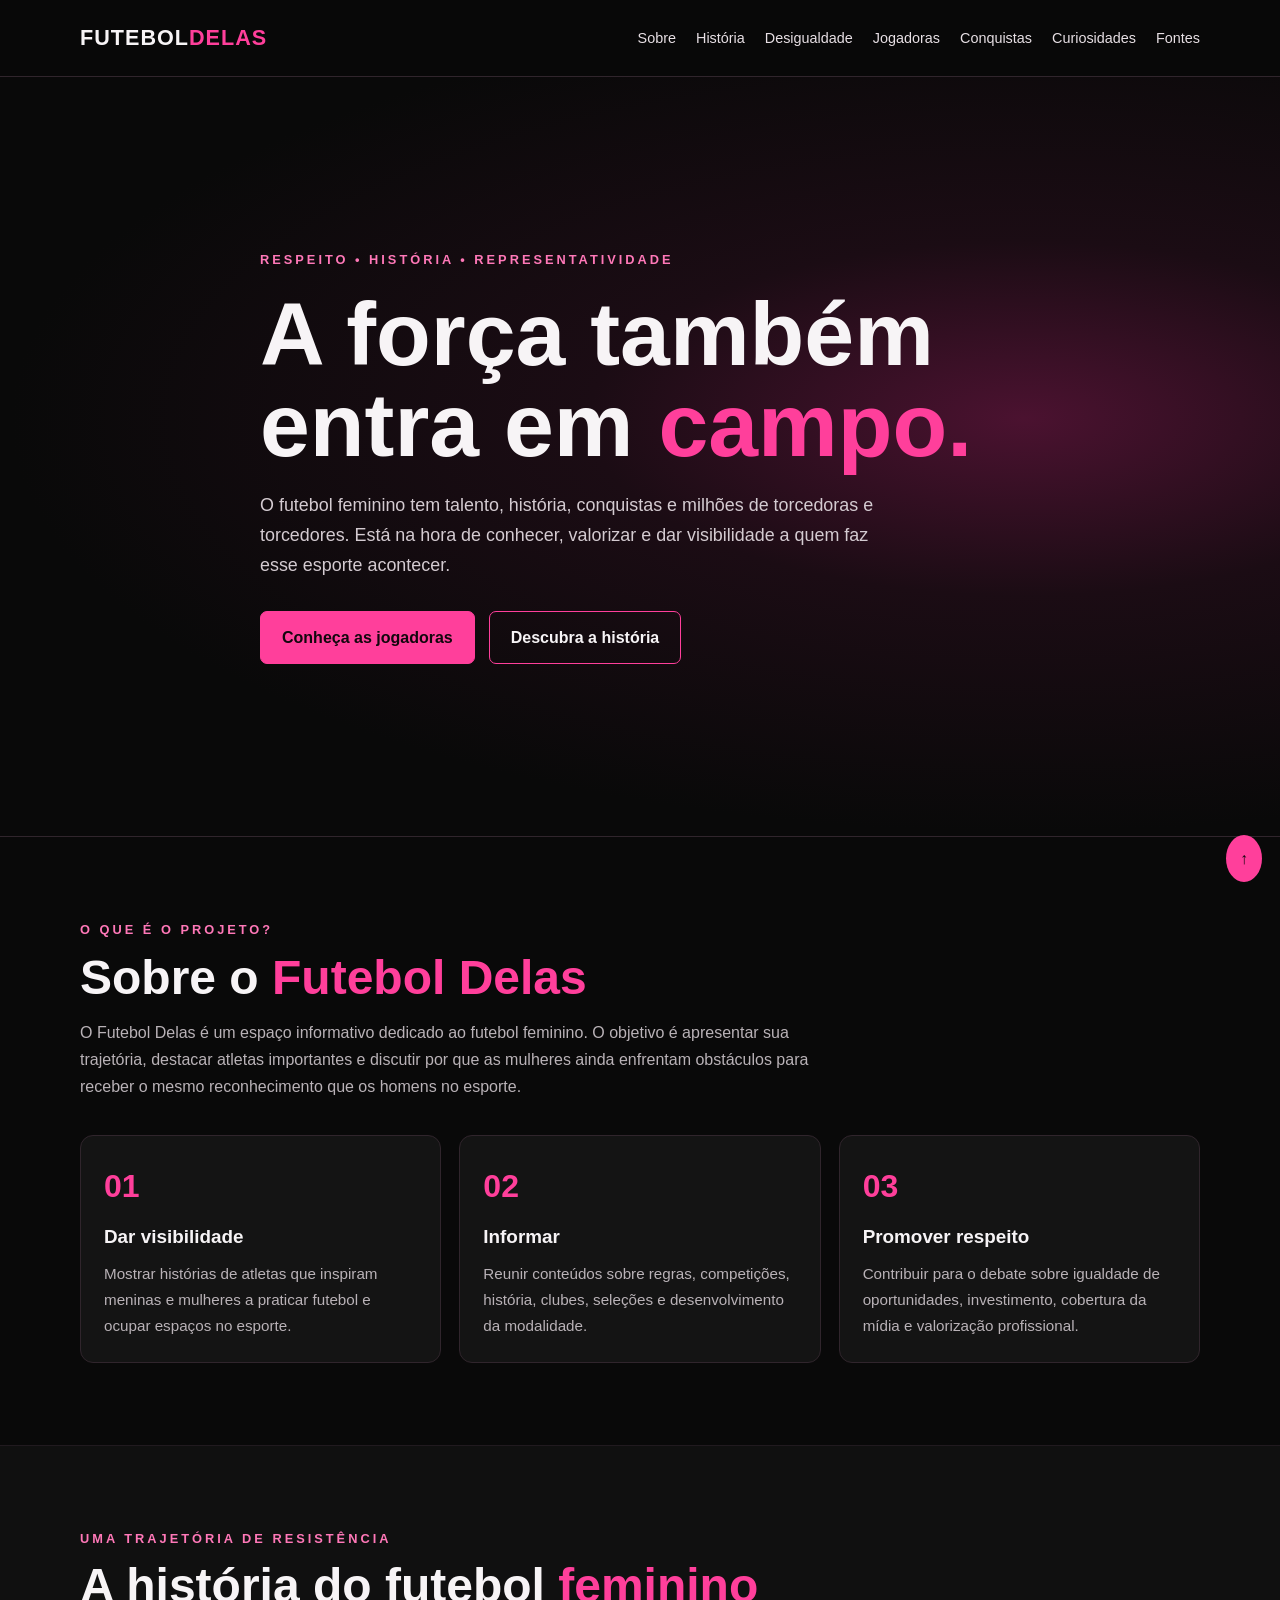
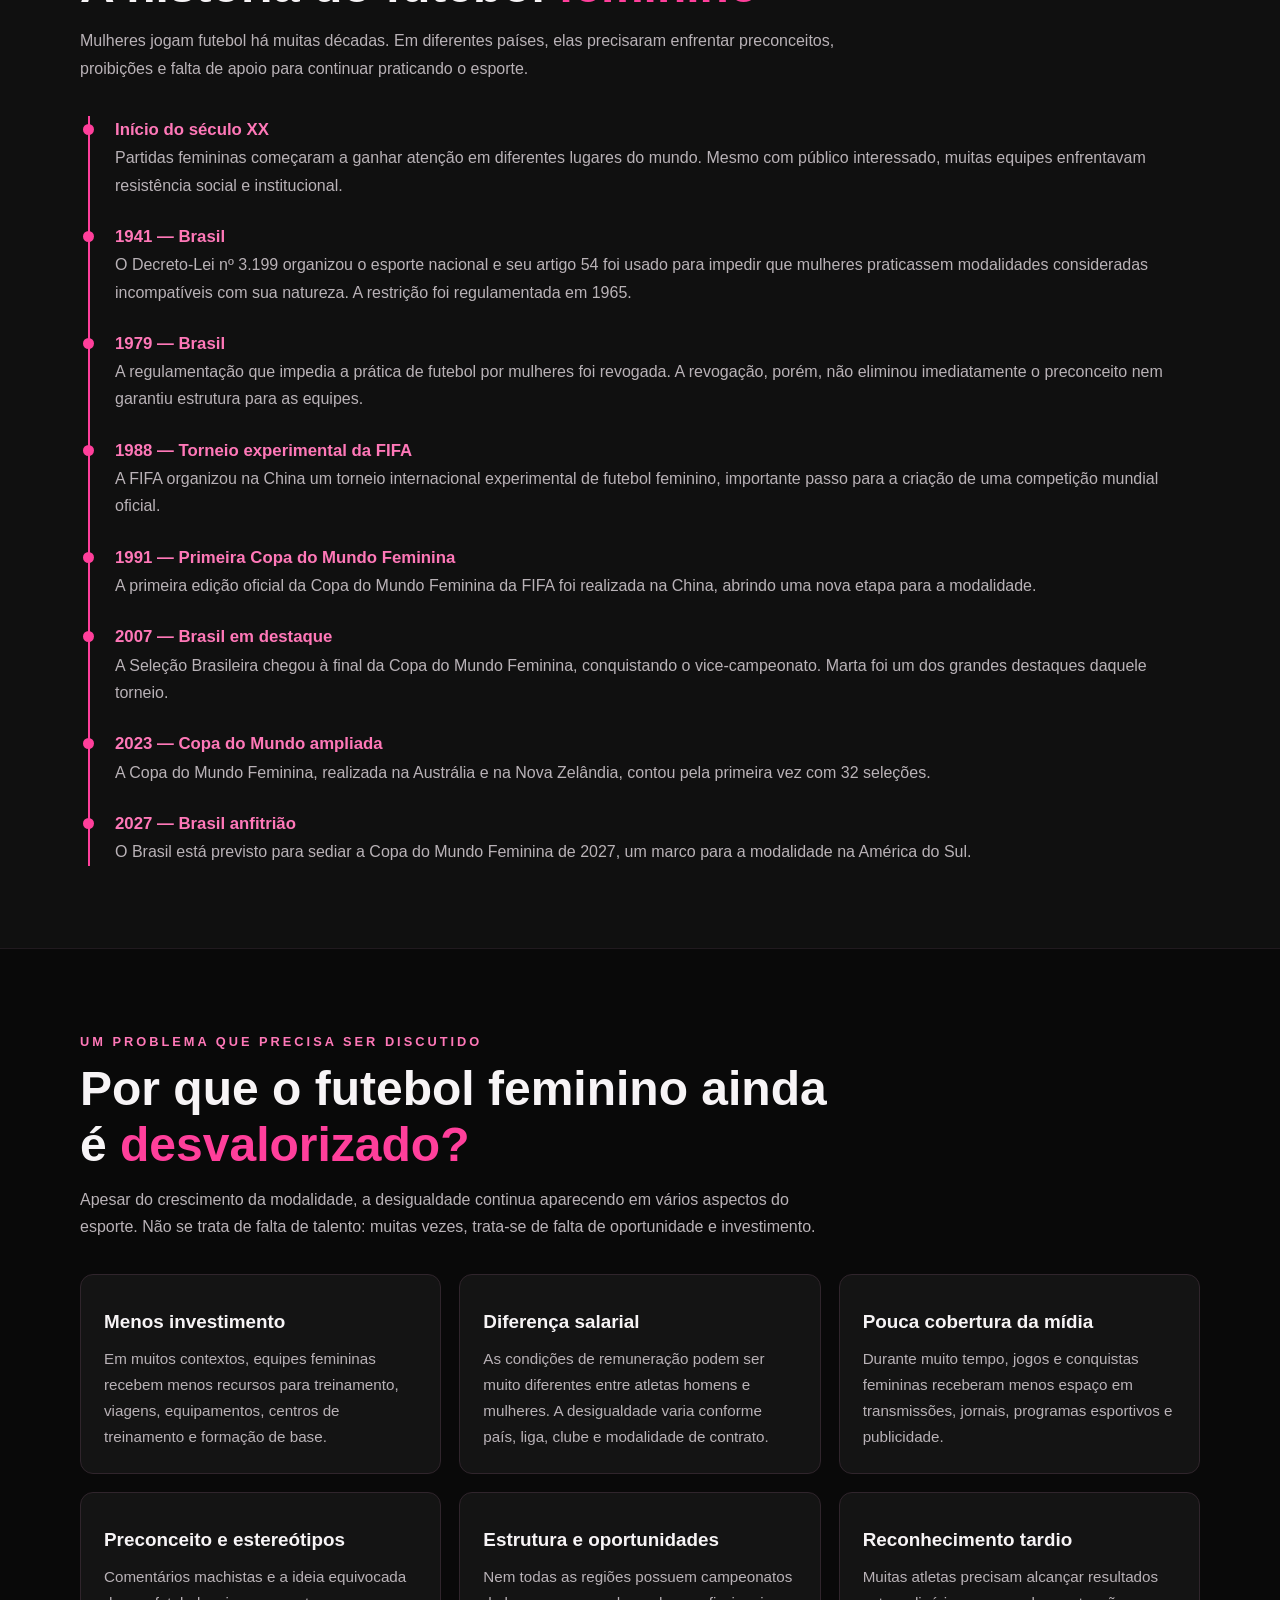
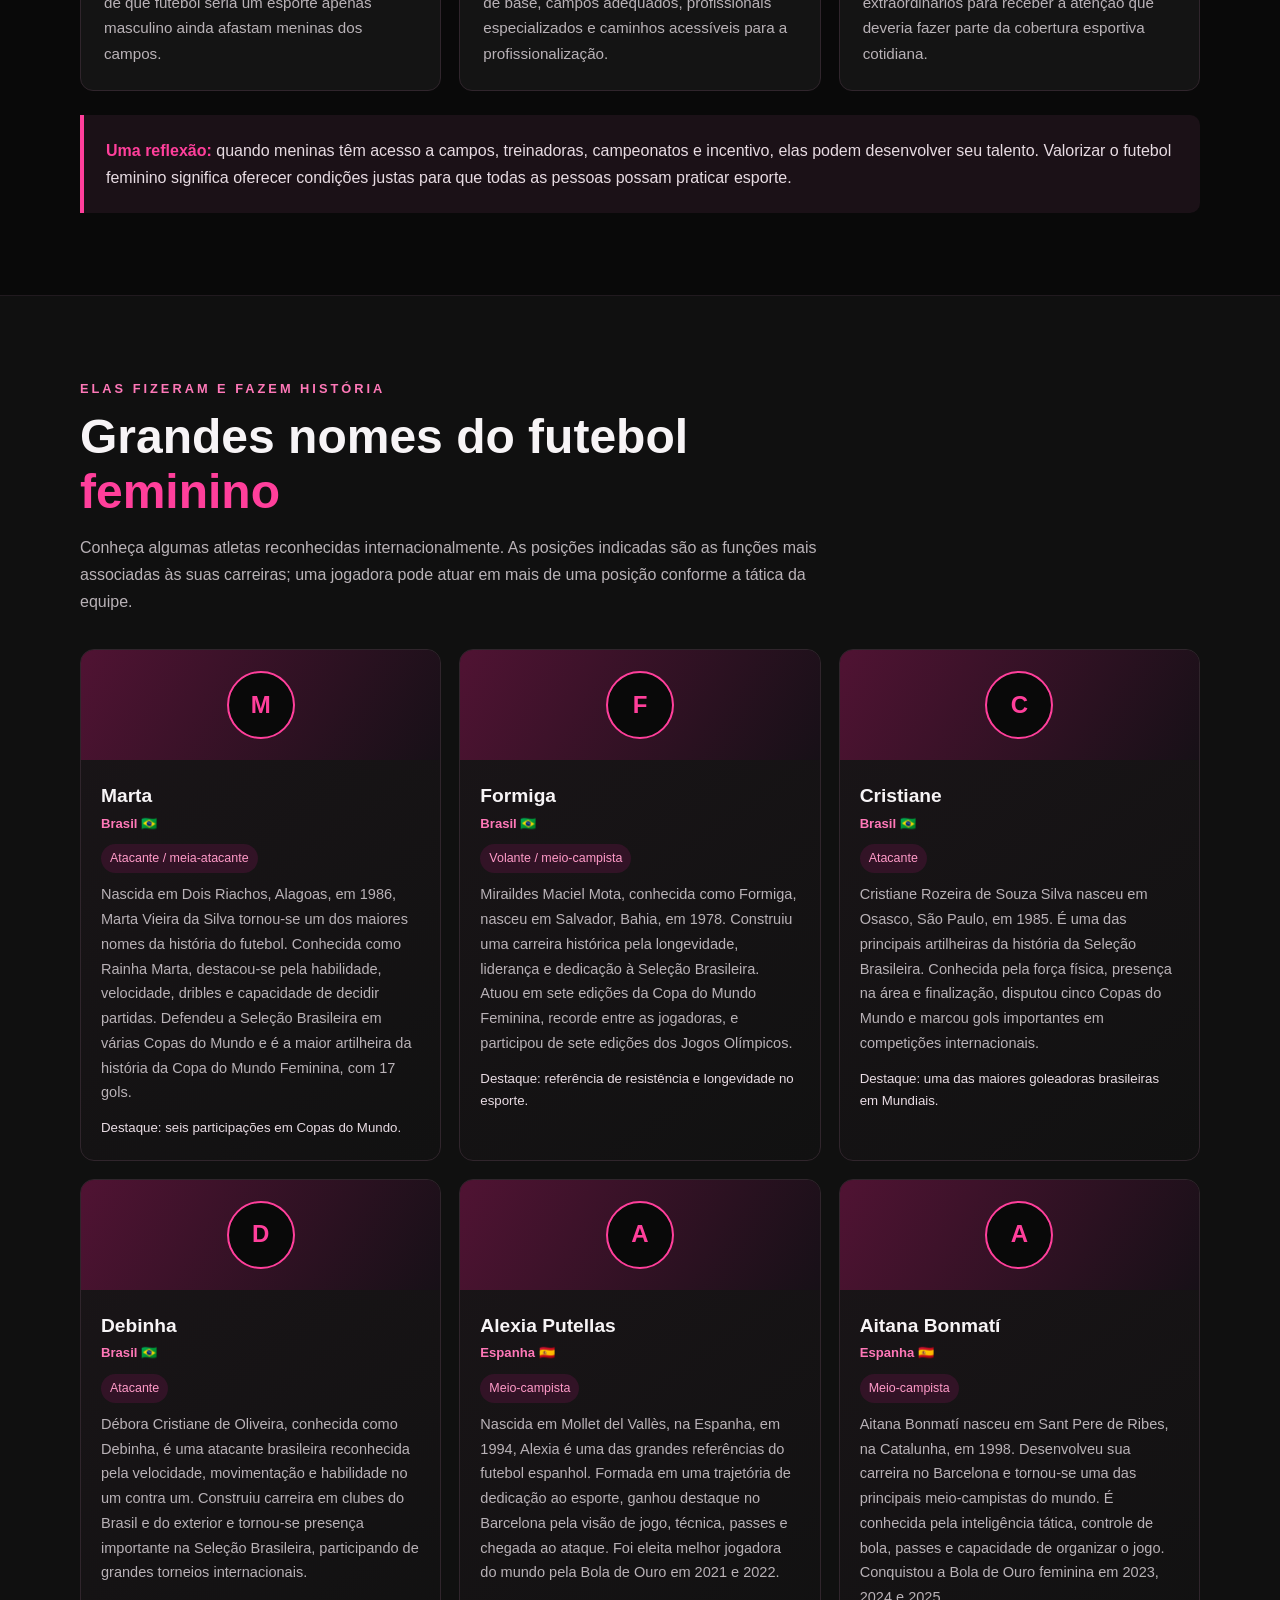
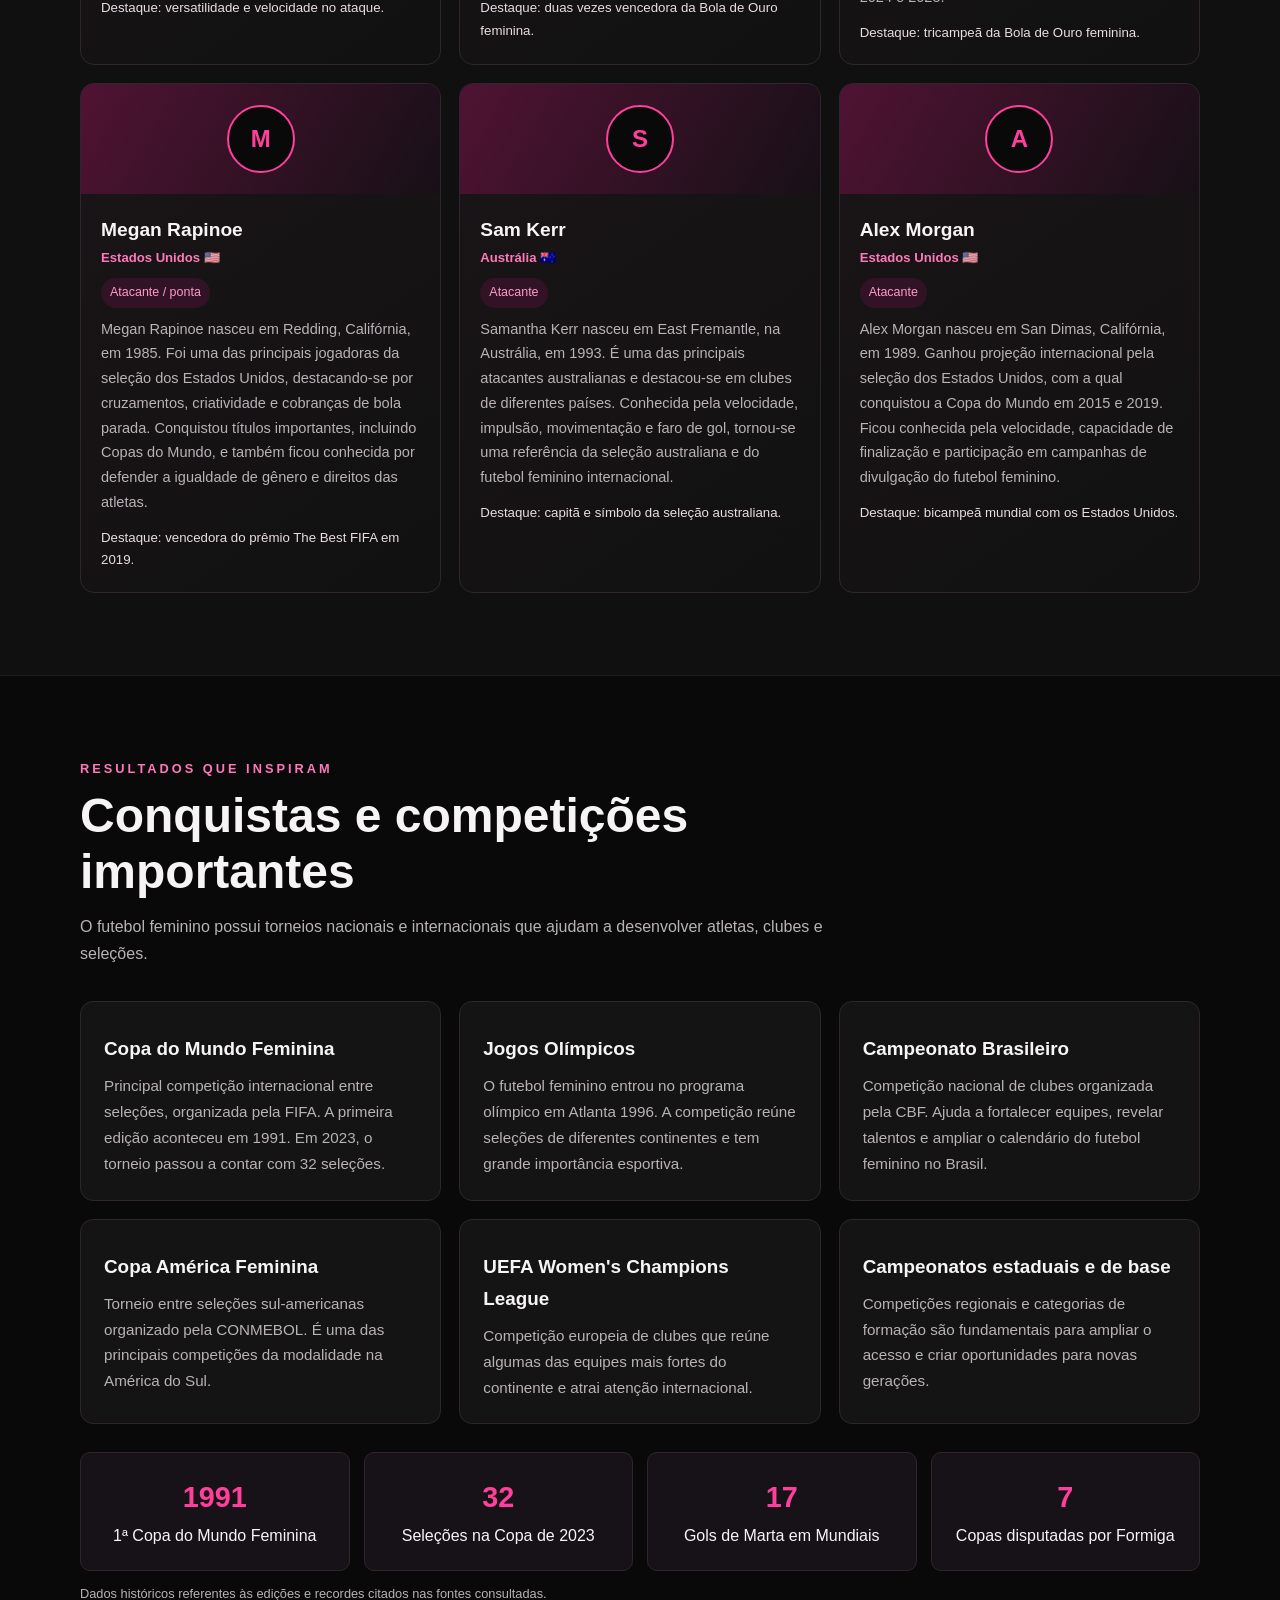
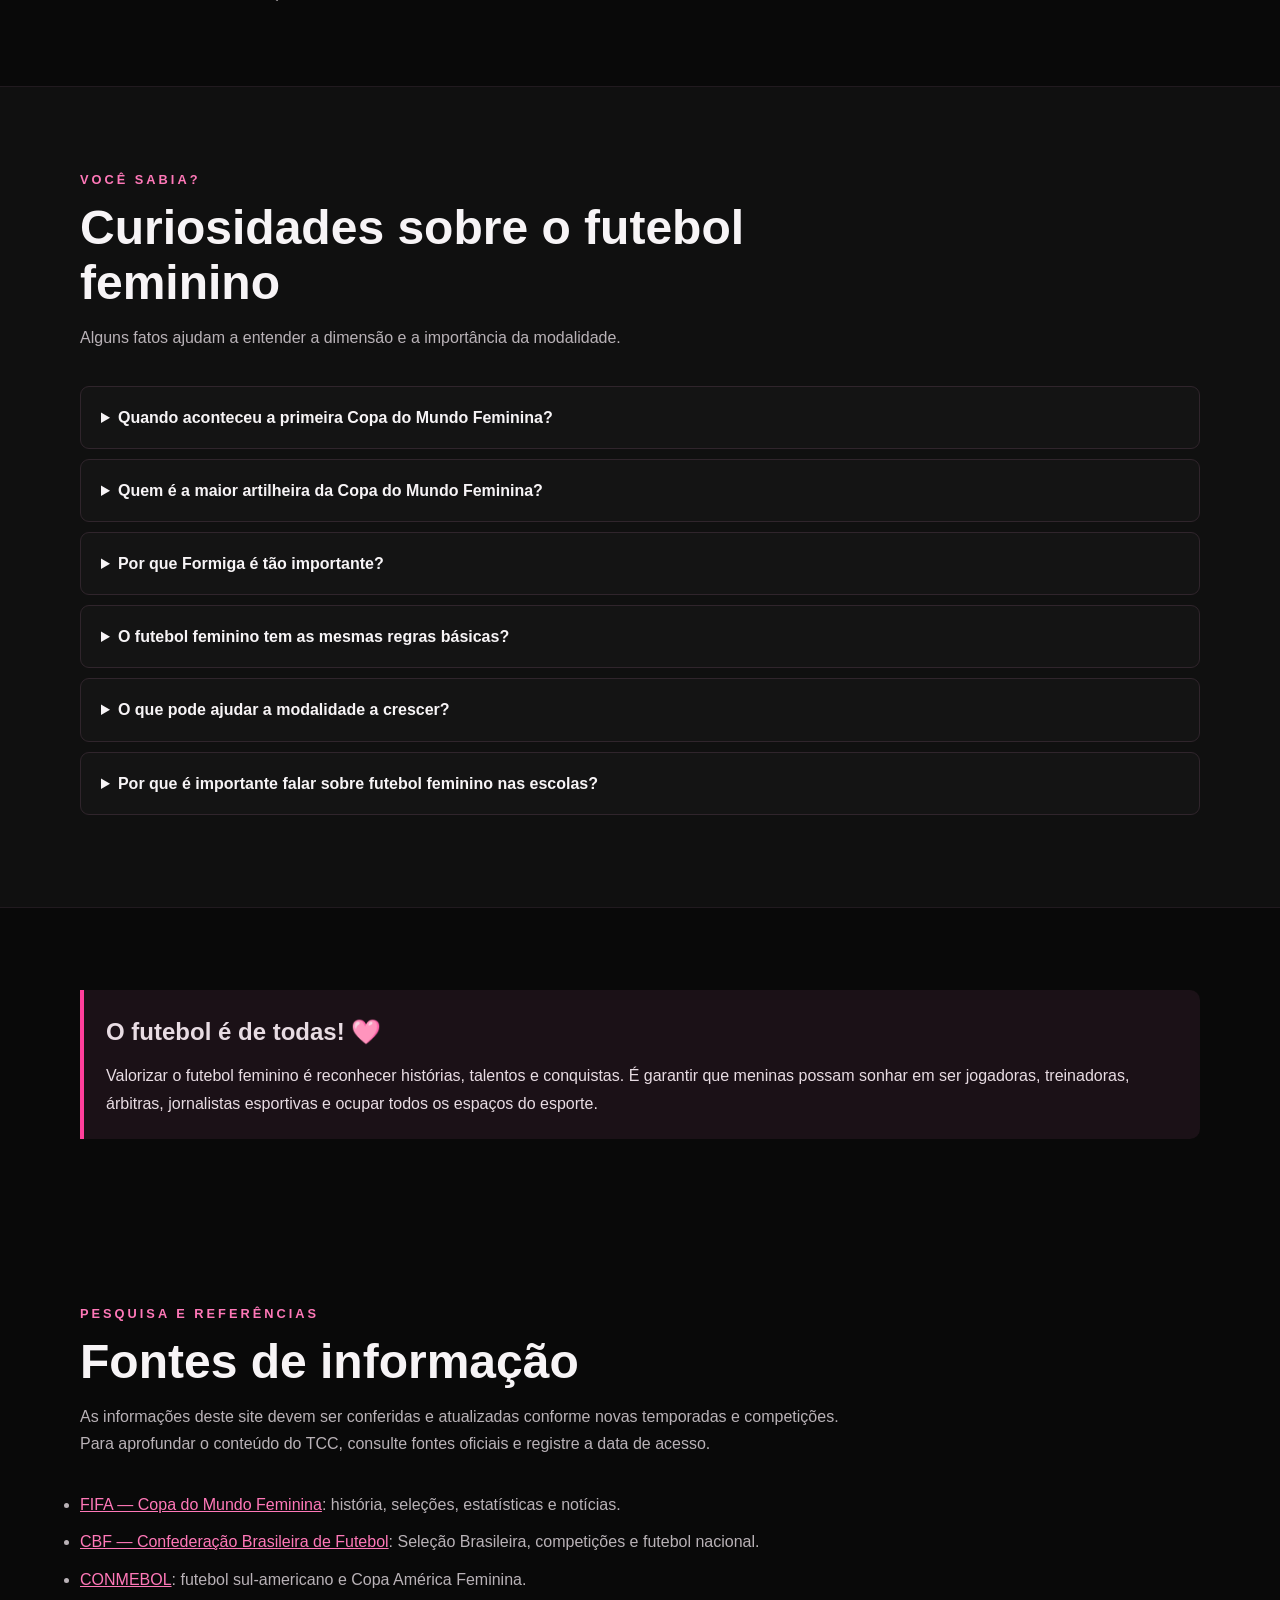
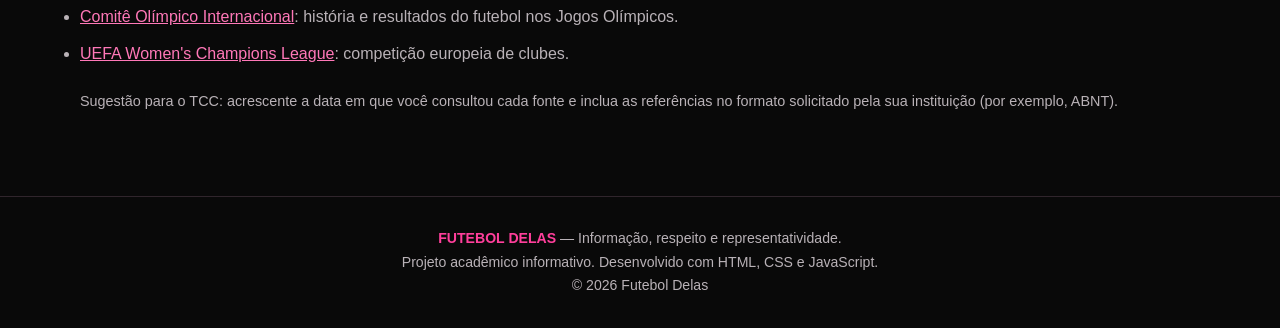
==== commit 10c44e5d: "Add files via upload" ====
--- a/index.html
+++ b/index.html
@@ -1,121 +1,219 @@
 <!DOCTYPE html>
 <html lang="pt-BR">
 <head>
-<meta charset="UTF-8">
-<meta name="viewport" content="width=device-width, initial-scale=1">
-<title>Futebol Delas – Valorizando o futebol feminino</title>
-<meta name="description" content="Portal informativo sobre a história, as jogadoras e as conquistas do futebol feminino.">
-<link rel="preconnect" href="https://fonts.googleapis.com">
-<link href="https://fonts.googleapis.com/css2?family=Archivo+Black&family=Nunito+Sans:wght@400;600;800&display=swap" rel="stylesheet">
-<link rel="stylesheet" href="style.css">
+  <meta charset="UTF-8">
+  <meta name="viewport" content="width=device-width, initial-scale=1.0">
+  <meta name="description" content="Futebol Delas: informação, história, conquistas e representatividade no futebol feminino.">
+  <title>Futebol Delas | A força também entra em campo</title>
+  <style>
+    :root{--bg:#090909;--panel:#141414;--panel2:#1c1c1c;--pink:#ff3f9b;--pink2:#ff78b8;--white:#f7f4f6;--muted:#b9b2b7;--line:#30252c}
+    *{box-sizing:border-box;margin:0;padding:0;scroll-behavior:smooth}
+    body{font-family:Arial,Helvetica,sans-serif;background:var(--bg);color:var(--white);line-height:1.7}
+    a{color:inherit;text-decoration:none}
+    .container{width:min(1120px,92%);margin:auto}
+    header{position:sticky;top:0;z-index:20;background:rgba(9,9,9,.94);backdrop-filter:blur(12px);border-bottom:1px solid var(--line)}
+    .nav{min-height:76px;display:flex;align-items:center;justify-content:space-between;gap:20px}
+    .logo{font-weight:900;font-size:1.35rem;letter-spacing:1px}.logo span{color:var(--pink)}
+    nav{display:flex;gap:20px;align-items:center;flex-wrap:wrap}
+    nav a{font-size:.9rem;color:#e7dfe4;transition:.2s}nav a:hover{color:var(--pink)}
+    .menu-btn{display:none;background:none;color:white;border:1px solid var(--pink);padding:8px 12px;border-radius:8px}
+    .hero{min-height:570px;display:flex;align-items:center;background:radial-gradient(ellipse at 80% 45%,#4b1230 0%,#1b0c14 30%,#090909 70%);border-bottom:1px solid var(--line)}
+    .hero-content{max-width:760px;padding:90px 0}
+    .eyebrow{color:var(--pink2);font-size:.8rem;font-weight:bold;letter-spacing:3px;text-transform:uppercase}
+    h1{font-size:clamp(2.8rem,7vw,5.8rem);line-height:1.02;margin:18px 0}
+    h1 span,.pink{color:var(--pink)}
+    .hero p{font-size:1.12rem;color:#d4cbd1;max-width:650px}
+    .actions{display:flex;gap:14px;flex-wrap:wrap;margin-top:30px}
+    .btn{display:inline-block;padding:12px 21px;border-radius:7px;font-weight:bold;border:1px solid var(--pink);transition:.2s}
+    .btn.primary{background:var(--pink);color:#12070d}.btn:hover{transform:translateY(-2px);filter:brightness(1.12)}
+    section{padding:82px 0;scroll-margin-top:75px}
+    .section-head{max-width:760px;margin-bottom:34px}
+    .section-head h2{font-size:clamp(2rem,4vw,3rem);line-height:1.15;margin:9px 0 14px}
+    .section-head p,.muted{color:var(--muted)}
+    .grid{display:grid;grid-template-columns:repeat(3,1fr);gap:18px}
+    .card{background:var(--panel);border:1px solid var(--line);border-radius:13px;padding:23px}
+    .card h3{margin:8px 0;color:var(--white);font-size:1.18rem}
+    .card p{color:var(--muted);font-size:.95rem}
+    .number{font-size:2rem;font-weight:900;color:var(--pink)}
+    .dark-section{background:#101010;border-top:1px solid #211a1f;border-bottom:1px solid #211a1f}
+    .timeline{border-left:2px solid var(--pink);margin-left:8px;padding-left:25px;display:grid;gap:24px}
+    .timeline article{position:relative}.timeline article:before{content:"";position:absolute;width:11px;height:11px;border-radius:50%;background:var(--pink);left:-32px;top:8px}
+    .timeline strong{color:var(--pink2);font-size:1.05rem}
+    .players-grid{display:grid;grid-template-columns:repeat(3,1fr);gap:18px}
+    .player{background:linear-gradient(145deg,#1a1518,#111);border:1px solid var(--line);border-radius:14px;overflow:hidden}
+    .player-top{height:110px;background:linear-gradient(120deg,#501333,#171017);display:flex;align-items:center;justify-content:center}
+    .initial{width:68px;height:68px;border-radius:50%;display:grid;place-items:center;background:#090909;border:2px solid var(--pink);color:var(--pink);font-size:1.5rem;font-weight:900}
+    .player-body{padding:20px}.player-body h3{font-size:1.2rem}.country{color:var(--pink2);font-size:.82rem;font-weight:bold}
+    .position{display:inline-block;margin:9px 0;padding:4px 9px;background:#321326;color:#ff9ac8;border-radius:20px;font-size:.78rem}
+    .player-body p{font-size:.91rem;color:var(--muted)}
+    .tagline{font-size:.83rem;color:#e9dce4;margin-top:12px}
+    .notice{border-left:4px solid var(--pink);background:#1b1117;padding:22px;border-radius:0 10px 10px 0;color:#e8dce3}
+    .stats{display:grid;grid-template-columns:repeat(4,1fr);gap:14px;margin-top:28px}
+    .stat{background:#171217;border:1px solid var(--line);padding:20px;border-radius:10px;text-align:center}
+    .stat b{display:block;font-size:1.8rem;color:var(--pink)}
+    .faq details{background:var(--panel);border:1px solid var(--line);padding:17px 20px;border-radius:9px;margin:10px 0}
+    .faq summary{cursor:pointer;font-weight:bold}.faq details p{color:var(--muted);padding-top:12px}
+    .sources li{margin:10px 0;color:var(--muted)}.sources a{color:var(--pink2);text-decoration:underline}
+    footer{padding:30px 0;border-top:1px solid var(--line);color:var(--muted);text-align:center;font-size:.88rem}
+    .toplink{position:fixed;right:18px;bottom:18px;background:var(--pink);color:#160810;padding:10px 14px;border-radius:50%;font-weight:bold}
+    @media(max-width:850px){.grid,.players-grid{grid-template-columns:repeat(2,1fr)}.stats{grid-template-columns:repeat(2,1fr)}nav{gap:12px}}
+    @media(max-width:620px){.nav{min-height:68px}.menu-btn{display:block}nav{display:none;position:absolute;top:68px;left:0;right:0;background:#0b0b0b;padding:18px 5%;border-bottom:1px solid var(--line);flex-direction:column;align-items:flex-start}nav.open{display:flex}.grid,.players-grid{grid-template-columns:1fr}.hero{min-height:500px}.hero-content{padding:70px 0}section{padding:62px 0}}
+  </style>
 </head>
 <body>
-
-<header class="topo">
-  <a class="logo" href="#inicio">FUTEBOL <b>DELAS</b></a>
-  <button class="menu-btn" aria-label="Abrir menu" aria-expanded="false">☰</button>
-  <nav id="menu">
-    <a href="#historia">História</a>
-    <a href="#jogadoras">Jogadoras</a>
-    <a href="#clubes">Clubes</a>
-    <a href="#base">Base</a>
-    <a href="#curiosidades">Curiosidades</a>
-    <a href="#quiz">Quiz</a>
-  </nav>
+<header>
+  <div class="container nav">
+    <a class="logo" href="#inicio">FUTEBOL<span>DELAS</span></a>
+    <button class="menu-btn" id="menuBtn" aria-label="Abrir menu" aria-expanded="false">☰ Menu</button>
+    <nav id="menu">
+      <a href="#sobre">Sobre</a><a href="#historia">História</a><a href="#desigualdade">Desigualdade</a>
+      <a href="#jogadoras">Jogadoras</a><a href="#conquistas">Conquistas</a><a href="#curiosidades">Curiosidades</a><a href="#fontes">Fontes</a>
+    </nav>
+  </div>
 </header>
 
 <main>
-<section id="inicio" class="hero">
-  <div class="hero-txt">
-    <p class="selo">Portal informativo</p>
-    <h1>O futebol também é <span>delas!</span></h1>
-    <p>O futebol feminino mostra que talento não tem gênero. Ele inspira meninas a ocupar o espaço que quiserem, move torcidas e ajuda a construir um esporte mais igual. Valorizar essa história é abrir caminho para as próximas gerações.</p>
-    <p class="slogan">Mais que um esporte, uma conquista de todas!</p>
-    <a class="botao" href="#historia">Explorar o conteúdo</a>
-  </div>
-  <div class="camisa" aria-hidden="true"><span>10</span></div>
-</section>
-
-<section class="atalhos">
-  <a href="#historia"><h3>História</h3><p>A evolução do futebol feminino.</p></a>
-  <a href="#jogadoras"><h3>Jogadoras</h3><p>Conheça atletas e suas histórias.</p></a>
-  <a href="#curiosidades"><h3>Conquistas</h3><p>Grandes momentos do esporte.</p></a>
-  <a href="#quiz"><h3>Quiz</h3><p>Teste o que você sabe.</p></a>
-</section>
-
-<section id="historia" class="bloco">
-  <h2>História do futebol feminino</h2>
-  <p class="intro">Por décadas, mulheres foram impedidas de jogar. Clique em um ano para ver o que aconteceu.</p>
-  <div class="linha" id="linha"></div>
-  <article class="evento" id="evento" aria-live="polite"></article>
-</section>
-
-<section id="jogadoras" class="bloco escuro">
-  <h2>Mulheres que fizeram história</h2>
-  <p class="intro">Brasileiras e estrangeiras que mudaram o jogo dentro e fora de campo. Clique em "Conheça a história" para ver a biografia completa.</p>
-  <div class="filtros" id="filtros">
-    <button data-f="Todas" aria-pressed="true">Todas</button>
-    <button data-f="Brasil" aria-pressed="false">Brasil</button>
-    <button data-f="Internacional" aria-pressed="false">Internacional</button>
-    <button id="sorteia">Sortear jogadora</button>
-  </div>
-  <div class="galeria" id="galeria"></div>
-</section>
-
-<dialog id="modal" aria-labelledby="m-nome">
-  <button class="fechar" id="fechar" aria-label="Fechar">✕</button>
-  <div id="m-corpo"></div>
-</dialog>
-
-<section id="clubes" class="bloco">
-  <h2>Clubes e competições</h2>
-  <div class="grade">
-    <div class="cartao"><h3>Brasileirão Feminino</h3><p>A principal competição nacional. A Série A1 existe desde 2013 e hoje reúne clubes de grande torcida.</p></div>
-    <div class="cartao"><h3>Libertadores Feminina</h3><p>Disputada por campeãs de toda a América do Sul. Clubes brasileiros, como o Corinthians, já foram campeões.</p></div>
-    <div class="cartao"><h3>Copa do Mundo Feminina</h3><p>A maior competição de seleções. Em 2027, pela primeira vez, ela será disputada no Brasil.</p></div>
-    <div class="cartao"><h3>Olimpíadas</h3><p>O futebol feminino entrou nos Jogos em 1996. O Brasil já conquistou três pratas: 2004, 2008 e 2024.</p></div>
-  </div>
-</section>
-
-<section id="base" class="bloco rosa">
-  <h2>Futebol feminino de base</h2>
-  <p class="intro">Toda craque começou numa categoria de base. É ali que as meninas aprendem os fundamentos, criam o gosto pelo jogo e descobrem até onde podem chegar. Clique em uma categoria.</p>
-  <div class="filtros" id="cats"></div>
-  <article class="evento" id="cat-info" aria-live="polite"></article>
-  <p class="nota">As idades e os campeonatos de cada categoria podem variar entre clubes e federações. Consulte a federação do seu estado.</p>
-</section>
-
-<section id="curiosidades" class="bloco">
-  <h2>Conquistas e curiosidades</h2>
-  <div class="grade recordes">
-    <div class="cartao"><h3>6 Bolas de Ouro FIFA</h3><p>Marta foi eleita a melhor do mundo seis vezes.</p></div>
-    <div class="cartao"><h3>91.553 pessoas</h3><p>Público recorde no Camp Nou para Barcelona x Wolfsburg, em 2022.</p></div>
-    <div class="cartao"><h3>7 Copas do Mundo</h3><p>Formiga disputou todas as Copas entre 1995 e 2019.</p></div>
-    <div class="cartao"><h3>Copa 2027 no Brasil</h3><p>Primeira Copa Feminina na América do Sul.</p></div>
-  </div>
-  <div class="curio">
-    <p id="curio-txt">Clique no botão para descobrir um fato.</p>
-    <button class="botao" id="curio-btn">Você sabia?</button>
-  </div>
-</section>
-
-<section id="quiz" class="bloco escuro">
-  <h2>Quiz interativo</h2>
-  <div class="quiz" id="quiz-box"></div>
-</section>
-
-<section id="incentivo" class="bloco rosa centro">
-  <h2>Lugar de menina é onde ela quiser</h2>
-  <p class="frase" id="frase">Jogar bola é para todas.</p>
-  <button class="botao preto" id="frase-btn">Outra mensagem</button>
-</section>
+  <section class="hero" id="inicio">
+    <div class="container hero-content">
+      <div class="eyebrow">Respeito • História • Representatividade</div>
+      <h1>A força também<br>entra em <span>campo.</span></h1>
+      <p>O futebol feminino tem talento, história, conquistas e milhões de torcedoras e torcedores. Está na hora de conhecer, valorizar e dar visibilidade a quem faz esse esporte acontecer.</p>
+      <div class="actions"><a class="btn primary" href="#jogadoras">Conheça as jogadoras</a><a class="btn" href="#historia">Descubra a história</a></div>
+    </div>
+  </section>
+
+  <section id="sobre">
+    <div class="container">
+      <div class="section-head"><div class="eyebrow">O que é o projeto?</div><h2>Sobre o <span class="pink">Futebol Delas</span></h2>
+      <p>O Futebol Delas é um espaço informativo dedicado ao futebol feminino. O objetivo é apresentar sua trajetória, destacar atletas importantes e discutir por que as mulheres ainda enfrentam obstáculos para receber o mesmo reconhecimento que os homens no esporte.</p></div>
+      <div class="grid">
+        <article class="card"><div class="number">01</div><h3>Dar visibilidade</h3><p>Mostrar histórias de atletas que inspiram meninas e mulheres a praticar futebol e ocupar espaços no esporte.</p></article>
+        <article class="card"><div class="number">02</div><h3>Informar</h3><p>Reunir conteúdos sobre regras, competições, história, clubes, seleções e desenvolvimento da modalidade.</p></article>
+        <article class="card"><div class="number">03</div><h3>Promover respeito</h3><p>Contribuir para o debate sobre igualdade de oportunidades, investimento, cobertura da mídia e valorização profissional.</p></article>
+      </div>
+    </div>
+  </section>
+
+  <section class="dark-section" id="historia">
+    <div class="container">
+      <div class="section-head"><div class="eyebrow">Uma trajetória de resistência</div><h2>A história do futebol <span class="pink">feminino</span></h2>
+      <p>Mulheres jogam futebol há muitas décadas. Em diferentes países, elas precisaram enfrentar preconceitos, proibições e falta de apoio para continuar praticando o esporte.</p></div>
+      <div class="timeline">
+        <article><strong>Início do século XX</strong><p class="muted">Partidas femininas começaram a ganhar atenção em diferentes lugares do mundo. Mesmo com público interessado, muitas equipes enfrentavam resistência social e institucional.</p></article>
+        <article><strong>1941 — Brasil</strong><p class="muted">O Decreto-Lei nº 3.199 organizou o esporte nacional e seu artigo 54 foi usado para impedir que mulheres praticassem modalidades consideradas incompatíveis com sua natureza. A restrição foi regulamentada em 1965.</p></article>
+        <article><strong>1979 — Brasil</strong><p class="muted">A regulamentação que impedia a prática de futebol por mulheres foi revogada. A revogação, porém, não eliminou imediatamente o preconceito nem garantiu estrutura para as equipes.</p></article>
+        <article><strong>1988 — Torneio experimental da FIFA</strong><p class="muted">A FIFA organizou na China um torneio internacional experimental de futebol feminino, importante passo para a criação de uma competição mundial oficial.</p></article>
+        <article><strong>1991 — Primeira Copa do Mundo Feminina</strong><p class="muted">A primeira edição oficial da Copa do Mundo Feminina da FIFA foi realizada na China, abrindo uma nova etapa para a modalidade.</p></article>
+        <article><strong>2007 — Brasil em destaque</strong><p class="muted">A Seleção Brasileira chegou à final da Copa do Mundo Feminina, conquistando o vice-campeonato. Marta foi um dos grandes destaques daquele torneio.</p></article>
+        <article><strong>2023 — Copa do Mundo ampliada</strong><p class="muted">A Copa do Mundo Feminina, realizada na Austrália e na Nova Zelândia, contou pela primeira vez com 32 seleções.</p></article>
+        <article><strong>2027 — Brasil anfitrião</strong><p class="muted">O Brasil está previsto para sediar a Copa do Mundo Feminina de 2027, um marco para a modalidade na América do Sul.</p></article>
+      </div>
+    </div>
+  </section>
+
+  <section id="desigualdade">
+    <div class="container">
+      <div class="section-head"><div class="eyebrow">Um problema que precisa ser discutido</div><h2>Por que o futebol feminino ainda é <span class="pink">desvalorizado?</span></h2>
+      <p>Apesar do crescimento da modalidade, a desigualdade continua aparecendo em vários aspectos do esporte. Não se trata de falta de talento: muitas vezes, trata-se de falta de oportunidade e investimento.</p></div>
+      <div class="grid">
+        <article class="card"><h3>Menos investimento</h3><p>Em muitos contextos, equipes femininas recebem menos recursos para treinamento, viagens, equipamentos, centros de treinamento e formação de base.</p></article>
+        <article class="card"><h3>Diferença salarial</h3><p>As condições de remuneração podem ser muito diferentes entre atletas homens e mulheres. A desigualdade varia conforme país, liga, clube e modalidade de contrato.</p></article>
+        <article class="card"><h3>Pouca cobertura da mídia</h3><p>Durante muito tempo, jogos e conquistas femininas receberam menos espaço em transmissões, jornais, programas esportivos e publicidade.</p></article>
+        <article class="card"><h3>Preconceito e estereótipos</h3><p>Comentários machistas e a ideia equivocada de que futebol seria um esporte apenas masculino ainda afastam meninas dos campos.</p></article>
+        <article class="card"><h3>Estrutura e oportunidades</h3><p>Nem todas as regiões possuem campeonatos de base, campos adequados, profissionais especializados e caminhos acessíveis para a profissionalização.</p></article>
+        <article class="card"><h3>Reconhecimento tardio</h3><p>Muitas atletas precisam alcançar resultados extraordinários para receber a atenção que deveria fazer parte da cobertura esportiva cotidiana.</p></article>
+      </div>
+      <div class="notice" style="margin-top:24px"><strong class="pink">Uma reflexão:</strong> quando meninas têm acesso a campos, treinadoras, campeonatos e incentivo, elas podem desenvolver seu talento. Valorizar o futebol feminino significa oferecer condições justas para que todas as pessoas possam praticar esporte.</div>
+    </div>
+  </section>
+
+  <section class="dark-section" id="jogadoras">
+    <div class="container">
+      <div class="section-head"><div class="eyebrow">Elas fizeram e fazem história</div><h2>Grandes nomes do futebol <span class="pink">feminino</span></h2>
+      <p>Conheça algumas atletas reconhecidas internacionalmente. As posições indicadas são as funções mais associadas às suas carreiras; uma jogadora pode atuar em mais de uma posição conforme a tática da equipe.</p></div>
+      <div class="players-grid">
+        <article class="player"><div class="player-top"><div class="initial">M</div></div><div class="player-body"><h3>Marta</h3><div class="country">Brasil 🇧🇷</div><span class="position">Atacante / meia-atacante</span><p>Nascida em Dois Riachos, Alagoas, em 1986, Marta Vieira da Silva tornou-se um dos maiores nomes da história do futebol. Conhecida como Rainha Marta, destacou-se pela habilidade, velocidade, dribles e capacidade de decidir partidas. Defendeu a Seleção Brasileira em várias Copas do Mundo e é a maior artilheira da história da Copa do Mundo Feminina, com 17 gols.</p><div class="tagline">Destaque: seis participações em Copas do Mundo.</div></div></article>
+        <article class="player"><div class="player-top"><div class="initial">F</div></div><div class="player-body"><h3>Formiga</h3><div class="country">Brasil 🇧🇷</div><span class="position">Volante / meio-campista</span><p>Miraildes Maciel Mota, conhecida como Formiga, nasceu em Salvador, Bahia, em 1978. Construiu uma carreira histórica pela longevidade, liderança e dedicação à Seleção Brasileira. Atuou em sete edições da Copa do Mundo Feminina, recorde entre as jogadoras, e participou de sete edições dos Jogos Olímpicos.</p><div class="tagline">Destaque: referência de resistência e longevidade no esporte.</div></div></article>
+        <article class="player"><div class="player-top"><div class="initial">C</div></div><div class="player-body"><h3>Cristiane</h3><div class="country">Brasil 🇧🇷</div><span class="position">Atacante</span><p>Cristiane Rozeira de Souza Silva nasceu em Osasco, São Paulo, em 1985. É uma das principais artilheiras da história da Seleção Brasileira. Conhecida pela força física, presença na área e finalização, disputou cinco Copas do Mundo e marcou gols importantes em competições internacionais.</p><div class="tagline">Destaque: uma das maiores goleadoras brasileiras em Mundiais.</div></div></article>
+        <article class="player"><div class="player-top"><div class="initial">D</div></div><div class="player-body"><h3>Debinha</h3><div class="country">Brasil 🇧🇷</div><span class="position">Atacante</span><p>Débora Cristiane de Oliveira, conhecida como Debinha, é uma atacante brasileira reconhecida pela velocidade, movimentação e habilidade no um contra um. Construiu carreira em clubes do Brasil e do exterior e tornou-se presença importante na Seleção Brasileira, participando de grandes torneios internacionais.</p><div class="tagline">Destaque: versatilidade e velocidade no ataque.</div></div></article>
+        <article class="player"><div class="player-top"><div class="initial">A</div></div><div class="player-body"><h3>Alexia Putellas</h3><div class="country">Espanha 🇪🇸</div><span class="position">Meio-campista</span><p>Nascida em Mollet del Vallès, na Espanha, em 1994, Alexia é uma das grandes referências do futebol espanhol. Formada em uma trajetória de dedicação ao esporte, ganhou destaque no Barcelona pela visão de jogo, técnica, passes e chegada ao ataque. Foi eleita melhor jogadora do mundo pela Bola de Ouro em 2021 e 2022.</p><div class="tagline">Destaque: duas vezes vencedora da Bola de Ouro feminina.</div></div></article>
+        <article class="player"><div class="player-top"><div class="initial">A</div></div><div class="player-body"><h3>Aitana Bonmatí</h3><div class="country">Espanha 🇪🇸</div><span class="position">Meio-campista</span><p>Aitana Bonmatí nasceu em Sant Pere de Ribes, na Catalunha, em 1998. Desenvolveu sua carreira no Barcelona e tornou-se uma das principais meio-campistas do mundo. É conhecida pela inteligência tática, controle de bola, passes e capacidade de organizar o jogo. Conquistou a Bola de Ouro feminina em 2023, 2024 e 2025.</p><div class="tagline">Destaque: tricampeã da Bola de Ouro feminina.</div></div></article>
+        <article class="player"><div class="player-top"><div class="initial">M</div></div><div class="player-body"><h3>Megan Rapinoe</h3><div class="country">Estados Unidos 🇺🇸</div><span class="position">Atacante / ponta</span><p>Megan Rapinoe nasceu em Redding, Califórnia, em 1985. Foi uma das principais jogadoras da seleção dos Estados Unidos, destacando-se por cruzamentos, criatividade e cobranças de bola parada. Conquistou títulos importantes, incluindo Copas do Mundo, e também ficou conhecida por defender a igualdade de gênero e direitos das atletas.</p><div class="tagline">Destaque: vencedora do prêmio The Best FIFA em 2019.</div></div></article>
+        <article class="player"><div class="player-top"><div class="initial">S</div></div><div class="player-body"><h3>Sam Kerr</h3><div class="country">Austrália 🇦🇺</div><span class="position">Atacante</span><p>Samantha Kerr nasceu em East Fremantle, na Austrália, em 1993. É uma das principais atacantes australianas e destacou-se em clubes de diferentes países. Conhecida pela velocidade, impulsão, movimentação e faro de gol, tornou-se uma referência da seleção australiana e do futebol feminino internacional.</p><div class="tagline">Destaque: capitã e símbolo da seleção australiana.</div></div></article>
+        <article class="player"><div class="player-top"><div class="initial">A</div></div><div class="player-body"><h3>Alex Morgan</h3><div class="country">Estados Unidos 🇺🇸</div><span class="position">Atacante</span><p>Alex Morgan nasceu em San Dimas, Califórnia, em 1989. Ganhou projeção internacional pela seleção dos Estados Unidos, com a qual conquistou a Copa do Mundo em 2015 e 2019. Ficou conhecida pela velocidade, capacidade de finalização e participação em campanhas de divulgação do futebol feminino.</p><div class="tagline">Destaque: bicampeã mundial com os Estados Unidos.</div></div></article>
+      </div>
+    </div>
+  </section>
+
+  <section id="conquistas">
+    <div class="container">
+      <div class="section-head"><div class="eyebrow">Resultados que inspiram</div><h2>Conquistas e competições importantes</h2><p>O futebol feminino possui torneios nacionais e internacionais que ajudam a desenvolver atletas, clubes e seleções.</p></div>
+      <div class="grid">
+        <article class="card"><h3>Copa do Mundo Feminina</h3><p>Principal competição internacional entre seleções, organizada pela FIFA. A primeira edição aconteceu em 1991. Em 2023, o torneio passou a contar com 32 seleções.</p></article>
+        <article class="card"><h3>Jogos Olímpicos</h3><p>O futebol feminino entrou no programa olímpico em Atlanta 1996. A competição reúne seleções de diferentes continentes e tem grande importância esportiva.</p></article>
+        <article class="card"><h3>Campeonato Brasileiro</h3><p>Competição nacional de clubes organizada pela CBF. Ajuda a fortalecer equipes, revelar talentos e ampliar o calendário do futebol feminino no Brasil.</p></article>
+        <article class="card"><h3>Copa América Feminina</h3><p>Torneio entre seleções sul-americanas organizado pela CONMEBOL. É uma das principais competições da modalidade na América do Sul.</p></article>
+        <article class="card"><h3>UEFA Women's Champions League</h3><p>Competição europeia de clubes que reúne algumas das equipes mais fortes do continente e atrai atenção internacional.</p></article>
+        <article class="card"><h3>Campeonatos estaduais e de base</h3><p>Competições regionais e categorias de formação são fundamentais para ampliar o acesso e criar oportunidades para novas gerações.</p></article>
+      </div>
+      <div class="stats">
+        <div class="stat"><b>1991</b><span>1ª Copa do Mundo Feminina</span></div>
+        <div class="stat"><b>32</b><span>Seleções na Copa de 2023</span></div>
+        <div class="stat"><b>17</b><span>Gols de Marta em Mundiais</span></div>
+        <div class="stat"><b>7</b><span>Copas disputadas por Formiga</span></div>
+      </div>
+      <p class="muted" style="font-size:.8rem;margin-top:12px">Dados históricos referentes às edições e recordes citados nas fontes consultadas.</p>
+    </div>
+  </section>
+
+  <section class="dark-section" id="curiosidades">
+    <div class="container">
+      <div class="section-head"><div class="eyebrow">Você sabia?</div><h2>Curiosidades sobre o futebol feminino</h2><p>Alguns fatos ajudam a entender a dimensão e a importância da modalidade.</p></div>
+      <div class="faq">
+        <details><summary>Quando aconteceu a primeira Copa do Mundo Feminina?</summary><p>Em 1991, na China. Os Estados Unidos foram os campeões da primeira edição.</p></details>
+        <details><summary>Quem é a maior artilheira da Copa do Mundo Feminina?</summary><p>Marta, do Brasil, com 17 gols marcados em seis edições do torneio.</p></details>
+        <details><summary>Por que Formiga é tão importante?</summary><p>Ela participou de sete edições da Copa do Mundo Feminina, entre 1995 e 2019, um recorde na competição.</p></details>
+        <details><summary>O futebol feminino tem as mesmas regras básicas?</summary><p>Sim. As regras fundamentais são as mesmas do futebol praticado por homens: dois tempos, gols, impedimento, faltas, cartões e demais regras do jogo. O que pode mudar são regulamentos específicos de cada competição.</p></details>
+        <details><summary>O que pode ajudar a modalidade a crescer?</summary><p>Mais investimento, formação de base, calendário estável, transmissão dos jogos, patrocínio, estrutura profissional, respeito e oportunidades iguais.</p></details>
+        <details><summary>Por que é importante falar sobre futebol feminino nas escolas?</summary><p>Porque a escola pode combater estereótipos, incentivar a participação de meninas no esporte e ensinar que talento e interesse não dependem de gênero.</p></details>
+      </div>
+    </div>
+  </section>
+
+  <section>
+    <div class="container">
+      <div class="notice"><h2 style="margin-bottom:10px">O futebol é de todas! <span class="pink">🩷</span></h2><p>Valorizar o futebol feminino é reconhecer histórias, talentos e conquistas. É garantir que meninas possam sonhar em ser jogadoras, treinadoras, árbitras, jornalistas esportivas e ocupar todos os espaços do esporte.</p></div>
+    </div>
+  </section>
+
+  <section id="fontes">
+    <div class="container">
+      <div class="section-head"><div class="eyebrow">Pesquisa e referências</div><h2>Fontes de informação</h2><p>As informações deste site devem ser conferidas e atualizadas conforme novas temporadas e competições. Para aprofundar o conteúdo do TCC, consulte fontes oficiais e registre a data de acesso.</p></div>
+      <ul class="sources">
+        <li><a href="https://www.fifa.com/pt/tournaments/womens/womensworldcup" target="_blank" rel="noopener">FIFA — Copa do Mundo Feminina</a>: história, seleções, estatísticas e notícias.</li>
+        <li><a href="https://www.cbf.com.br/" target="_blank" rel="noopener">CBF — Confederação Brasileira de Futebol</a>: Seleção Brasileira, competições e futebol nacional.</li>
+        <li><a href="https://www.conmebol.com/" target="_blank" rel="noopener">CONMEBOL</a>: futebol sul-americano e Copa América Feminina.</li>
+        <li><a href="https://olympics.com/" target="_blank" rel="noopener">Comitê Olímpico Internacional</a>: história e resultados do futebol nos Jogos Olímpicos.</li>
+        <li><a href="https://www.uefa.com/womenschampionsleague/" target="_blank" rel="noopener">UEFA Women's Champions League</a>: competição europeia de clubes.</li>
+      </ul>
+      <p class="muted" style="margin-top:22px;font-size:.9rem">Sugestão para o TCC: acrescente a data em que você consultou cada fonte e inclua as referências no formato solicitado pela sua instituição (por exemplo, ABNT).</p>
+    </div>
+  </section>
 </main>
-
-<footer>
-  <p><b>FUTEBOL DELAS</b> – Trabalho de Conclusão de Curso</p>
-  <p>Site informativo para valorização e divulgação do futebol feminino. Desenvolvido com HTML, CSS e JavaScript.</p>
-</footer>
-
-<script src="script.js"></script>
+<footer><div class="container"><p><strong class="pink">FUTEBOL DELAS</strong> — Informação, respeito e representatividade.</p><p>Projeto acadêmico informativo. Desenvolvido com HTML, CSS e JavaScript.</p><p>© <span id="year"></span> Futebol Delas</p></div></footer>
+<a class="toplink" href="#inicio" aria-label="Voltar ao topo">↑</a>
+<script>
+  const menuBtn = document.getElementById('menuBtn');
+  const menu = document.getElementById('menu');
+  menuBtn.addEventListener('click', () => {
+    const opened = menu.classList.toggle('open');
+    menuBtn.setAttribute('aria-expanded', opened);
+  });
+  menu.querySelectorAll('a').forEach(link => link.addEventListener('click', () => {
+    menu.classList.remove('open');
+    menuBtn.setAttribute('aria-expanded', 'false');
+  }));
+  document.getElementById('year').textContent = new Date().getFullYear();
+</script>
 </body>
 </html>
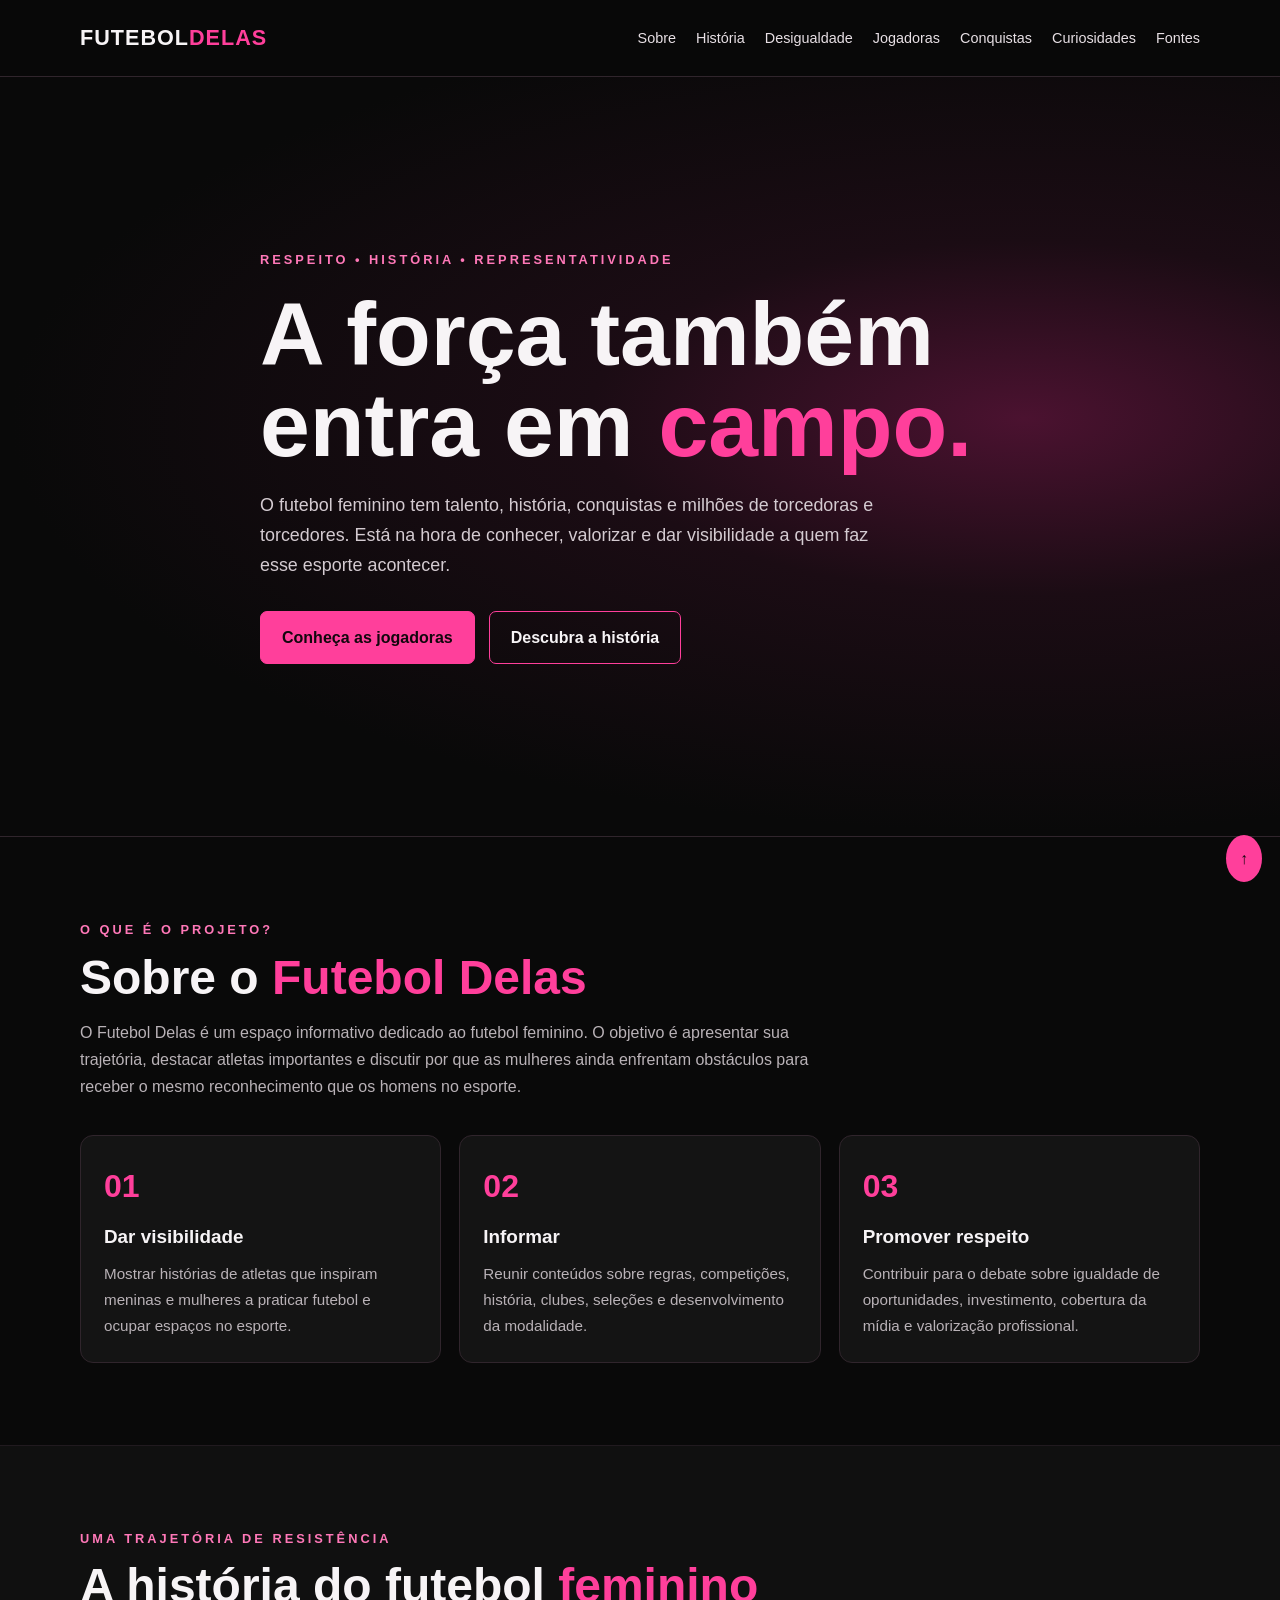
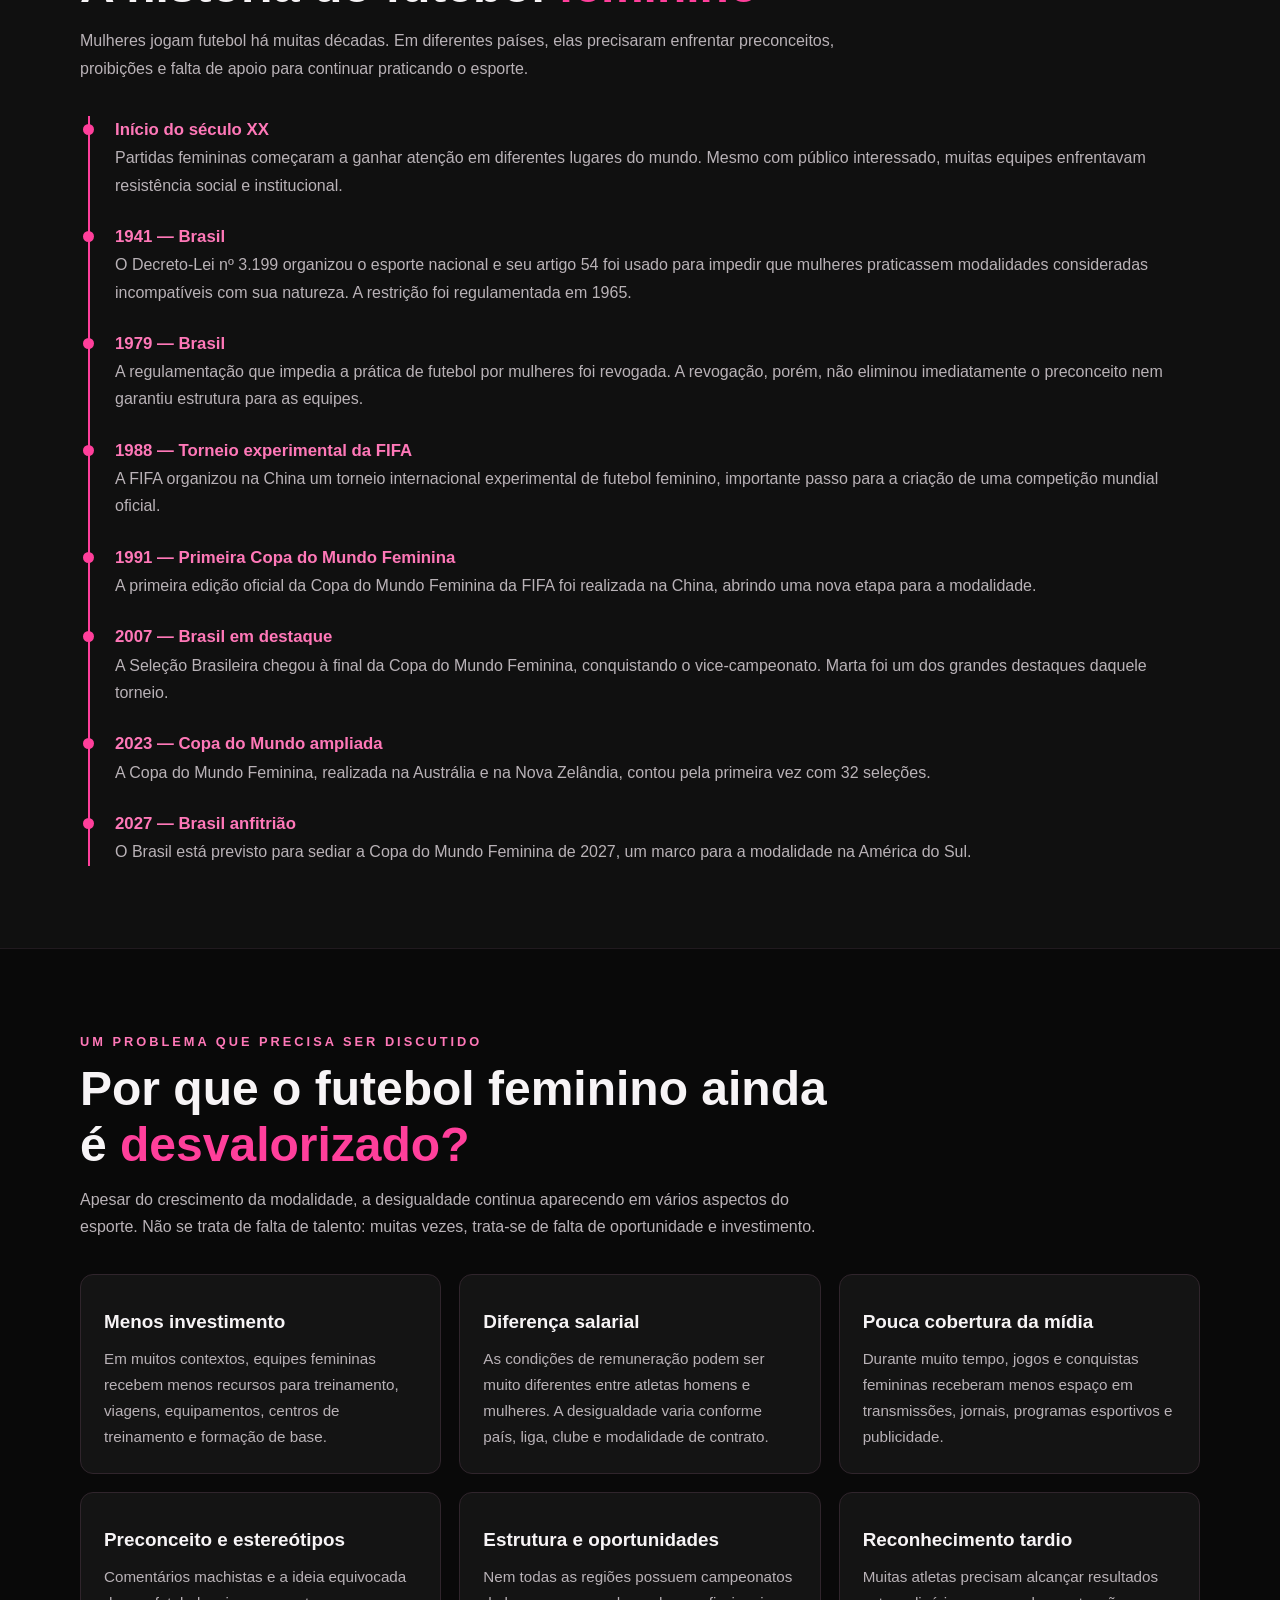
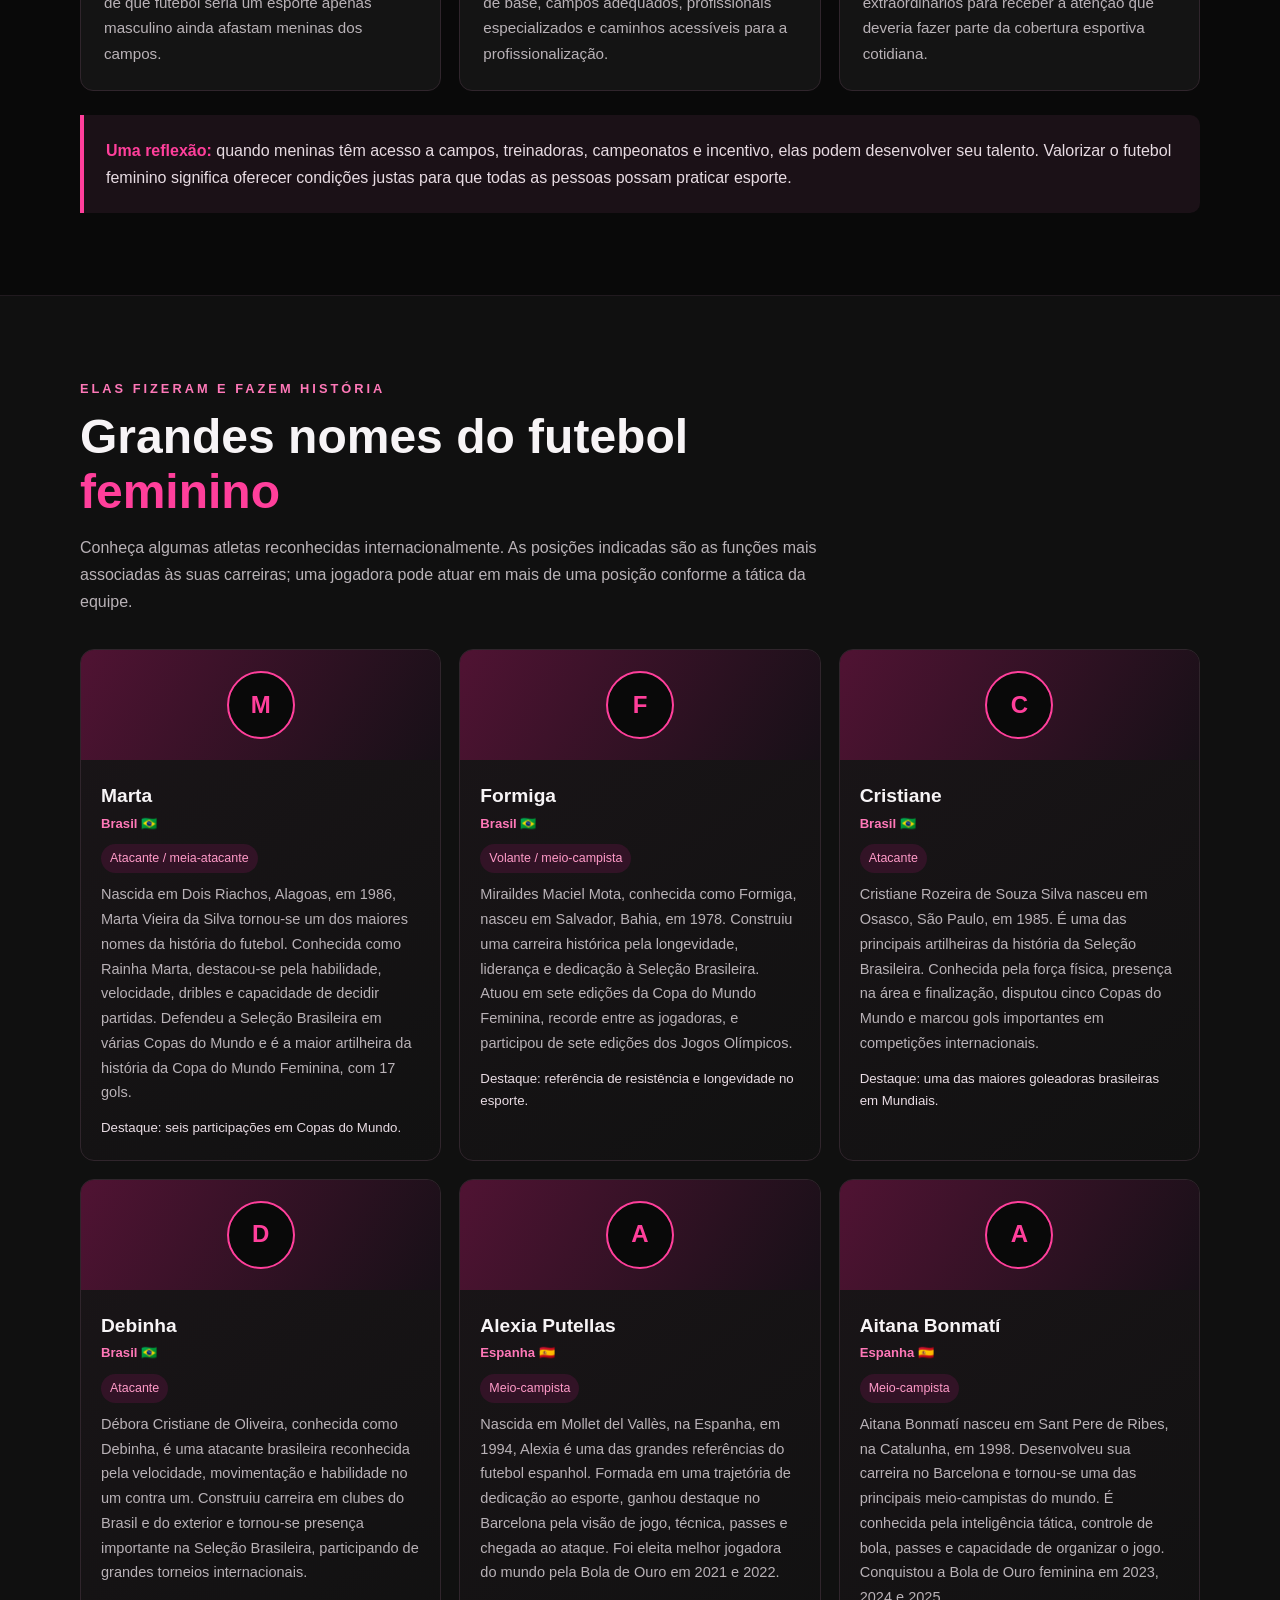
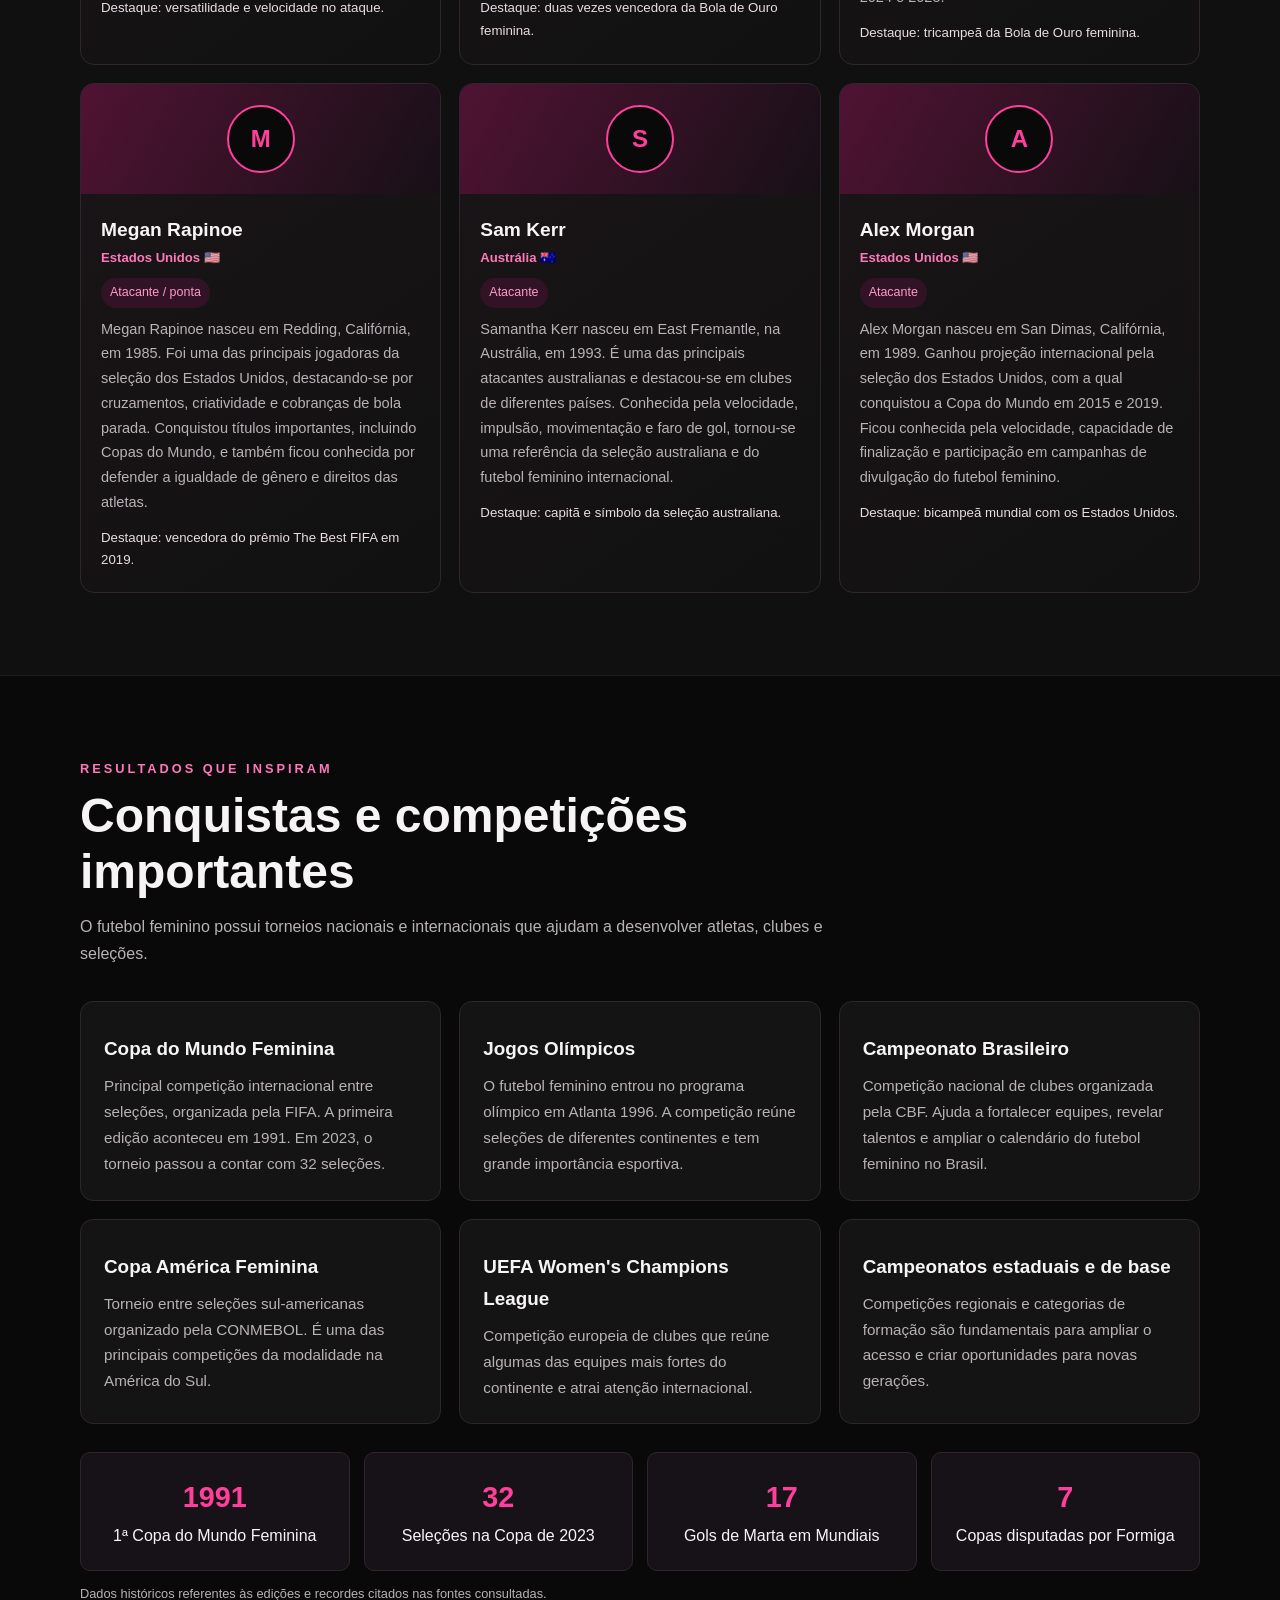
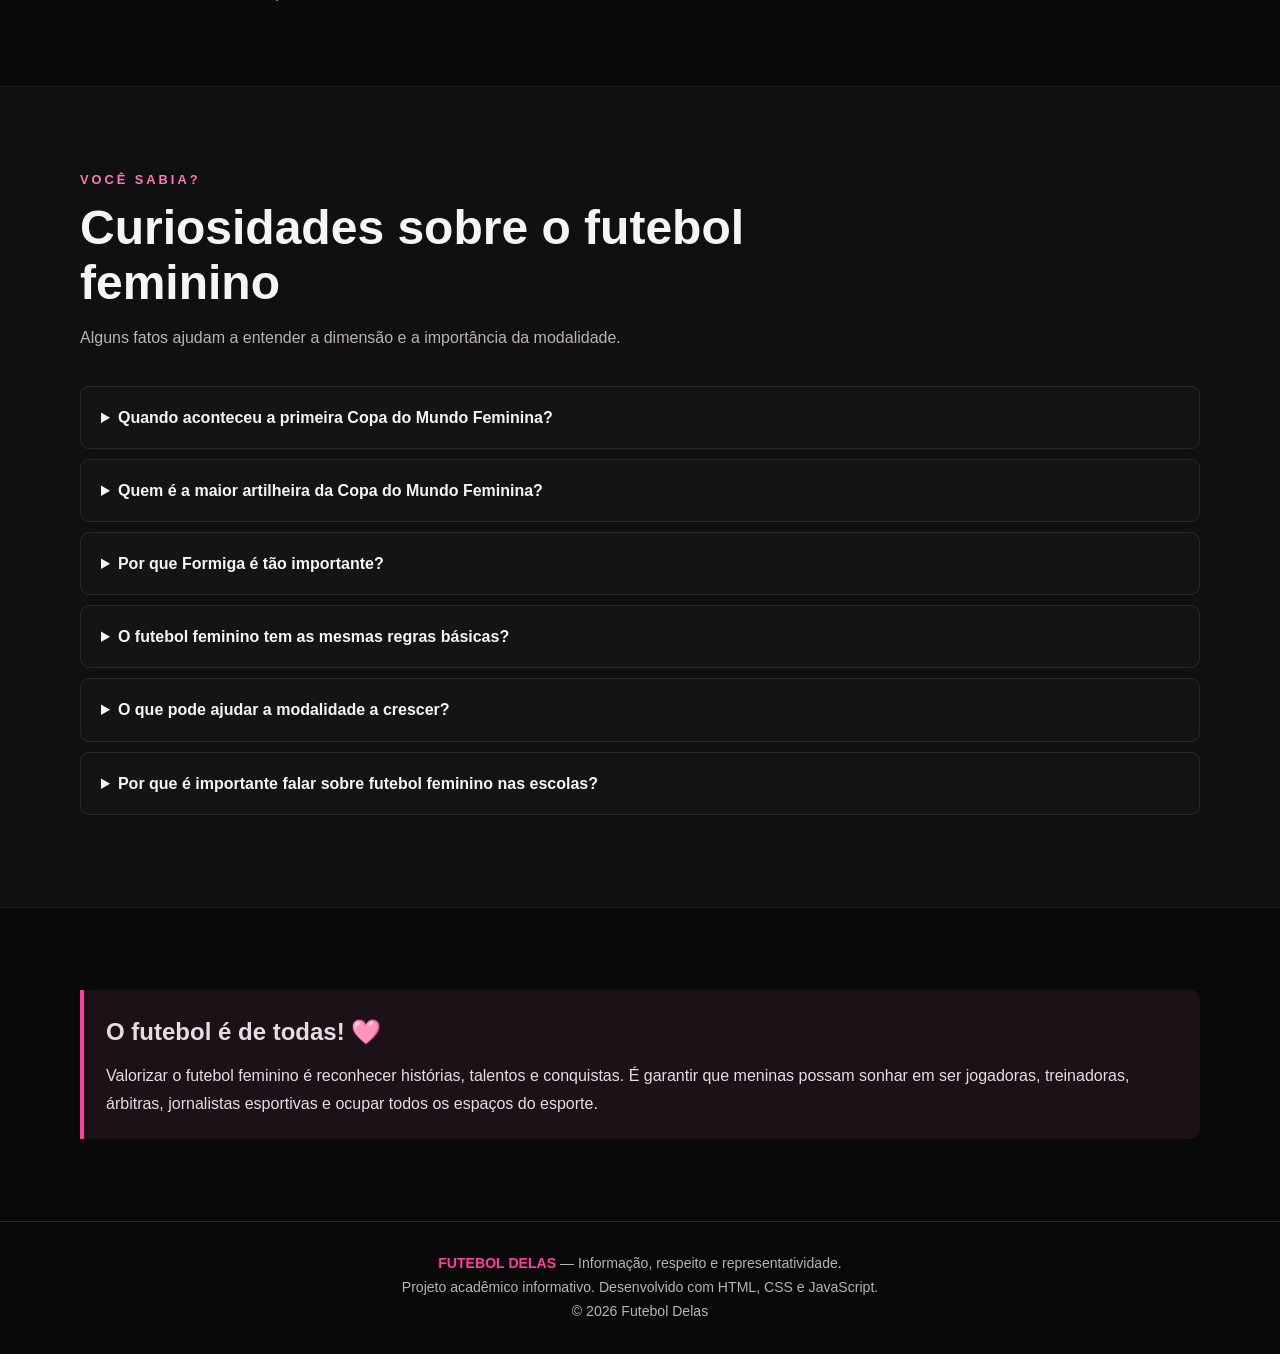
==== commit ac9037fe: "Delete 'Fontes de informação' section from index.html Removed the 'Fontes de informação' section fro" ====
--- a/index.html
+++ b/index.html
@@ -185,20 +185,7 @@
       <div class="notice"><h2 style="margin-bottom:10px">O futebol é de todas! <span class="pink">🩷</span></h2><p>Valorizar o futebol feminino é reconhecer histórias, talentos e conquistas. É garantir que meninas possam sonhar em ser jogadoras, treinadoras, árbitras, jornalistas esportivas e ocupar todos os espaços do esporte.</p></div>
     </div>
   </section>
-
-  <section id="fontes">
-    <div class="container">
-      <div class="section-head"><div class="eyebrow">Pesquisa e referências</div><h2>Fontes de informação</h2><p>As informações deste site devem ser conferidas e atualizadas conforme novas temporadas e competições. Para aprofundar o conteúdo do TCC, consulte fontes oficiais e registre a data de acesso.</p></div>
-      <ul class="sources">
-        <li><a href="https://www.fifa.com/pt/tournaments/womens/womensworldcup" target="_blank" rel="noopener">FIFA — Copa do Mundo Feminina</a>: história, seleções, estatísticas e notícias.</li>
-        <li><a href="https://www.cbf.com.br/" target="_blank" rel="noopener">CBF — Confederação Brasileira de Futebol</a>: Seleção Brasileira, competições e futebol nacional.</li>
-        <li><a href="https://www.conmebol.com/" target="_blank" rel="noopener">CONMEBOL</a>: futebol sul-americano e Copa América Feminina.</li>
-        <li><a href="https://olympics.com/" target="_blank" rel="noopener">Comitê Olímpico Internacional</a>: história e resultados do futebol nos Jogos Olímpicos.</li>
-        <li><a href="https://www.uefa.com/womenschampionsleague/" target="_blank" rel="noopener">UEFA Women's Champions League</a>: competição europeia de clubes.</li>
-      </ul>
-      <p class="muted" style="margin-top:22px;font-size:.9rem">Sugestão para o TCC: acrescente a data em que você consultou cada fonte e inclua as referências no formato solicitado pela sua instituição (por exemplo, ABNT).</p>
-    </div>
-  </section>
+  
 </main>
 <footer><div class="container"><p><strong class="pink">FUTEBOL DELAS</strong> — Informação, respeito e representatividade.</p><p>Projeto acadêmico informativo. Desenvolvido com HTML, CSS e JavaScript.</p><p>© <span id="year"></span> Futebol Delas</p></div></footer>
 <a class="toplink" href="#inicio" aria-label="Voltar ao topo">↑</a>
